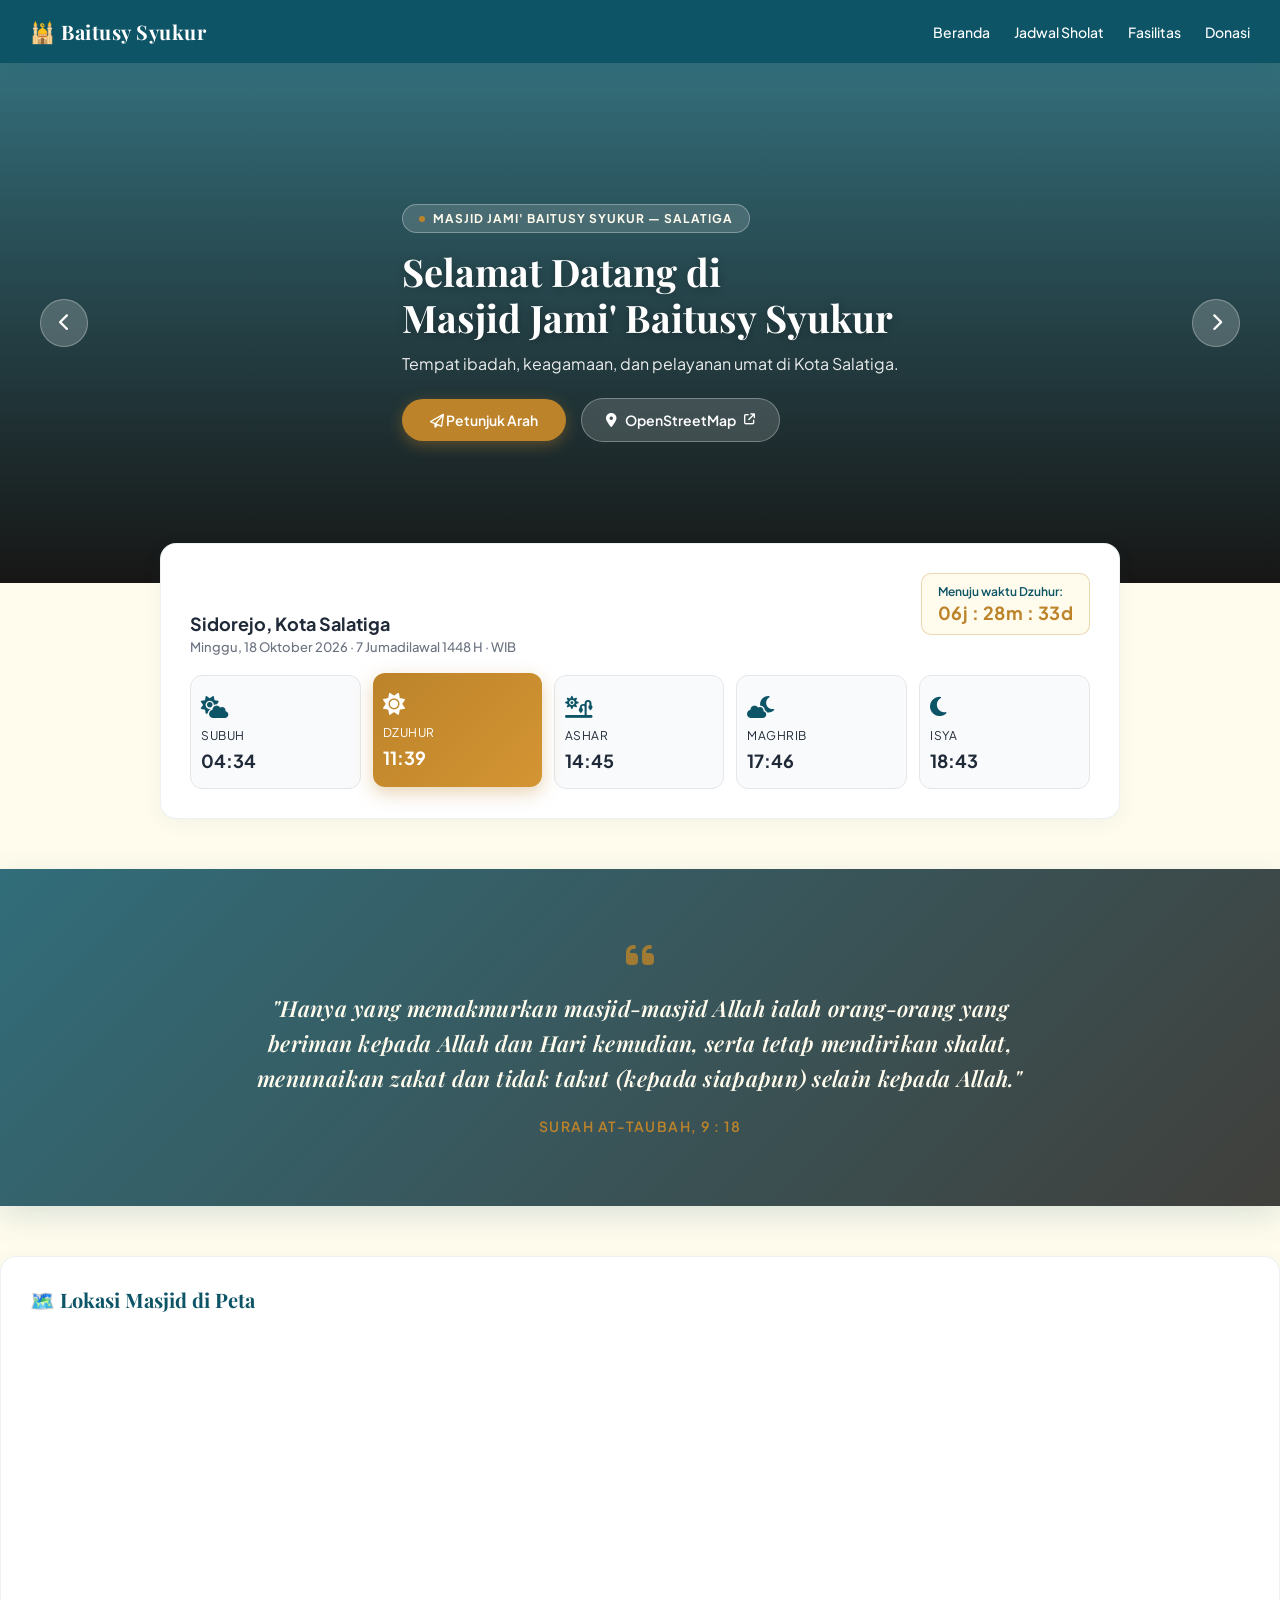
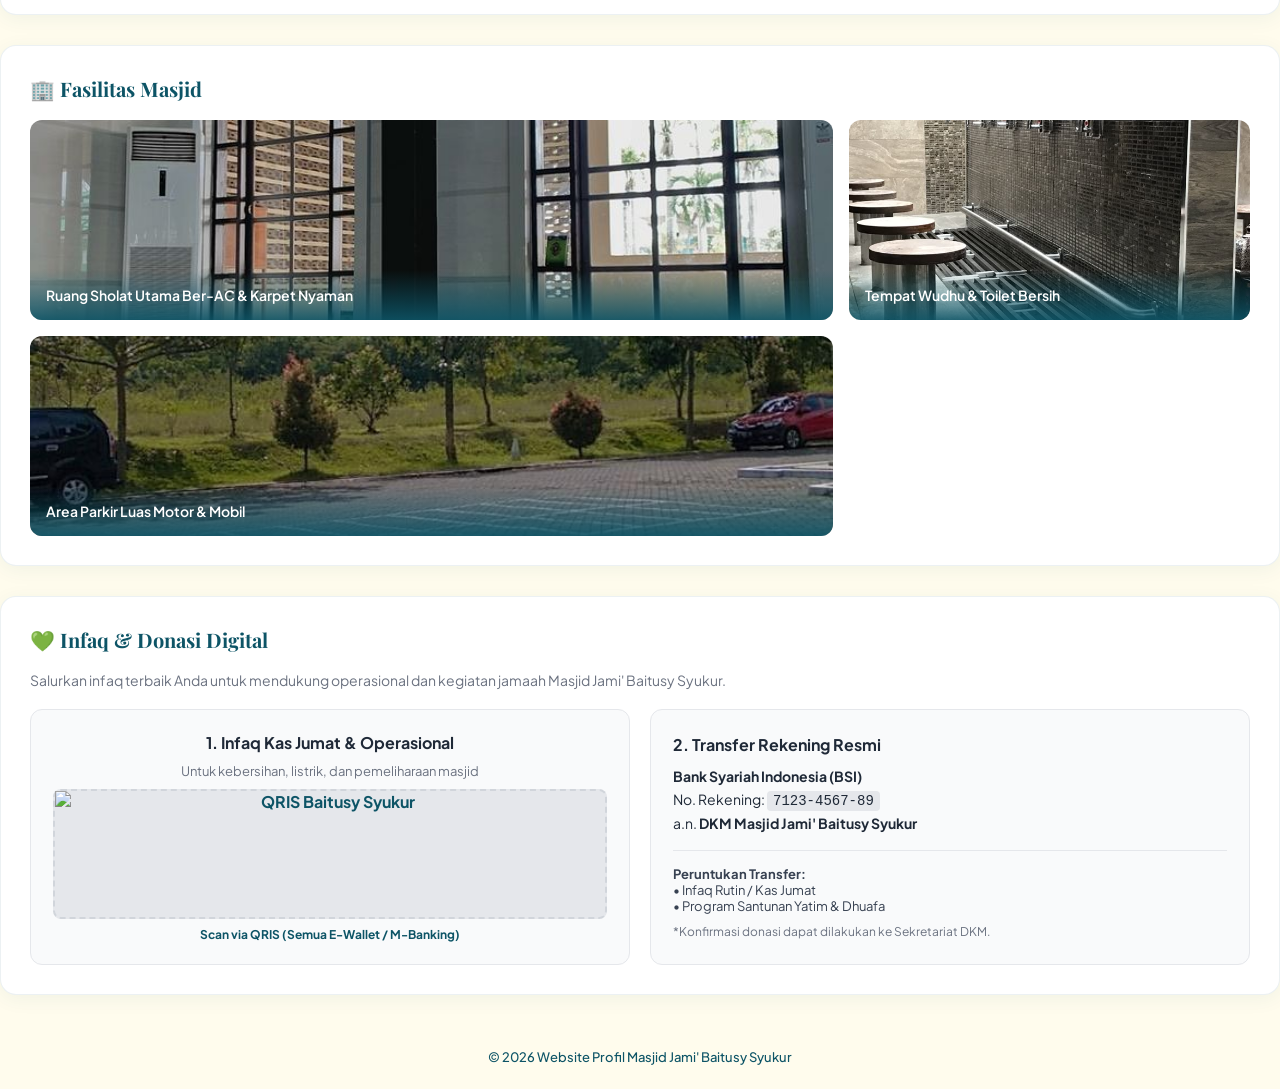
==== index.html @ af1ae858 "proses halaman-part3" ====
<!DOCTYPE html>
<html lang="id">
<head>
    <meta charset="UTF-8">
    <meta name="viewport" content="width=device-width, initial-scale=1.0">
    <title>Masjid Jami' Baitusy Syukur - Portal Digital</title>
    
    <!-- Google Fonts -->
    <link href="https://fonts.googleapis.com/css2?family=Playfair+Display:wght@600;700&family=Plus+Jakarta+Sans:wght@400;500;600;700&display=swap" rel="stylesheet">
    <link rel="stylesheet" href="https://cdnjs.cloudflare.com/ajax/libs/font-awesome/6.4.0/css/all.min.css">
    <link rel="stylesheet" href="style.css">
</head>
<body>

    <!-- Navbar -->
    <nav>
        <div class="logo">🕌 Baitusy Syukur</div>
        <ul>
            <li><a href="#beranda">Beranda</a></li>
            <li><a href="#jadwal">Jadwal Sholat</a></li>
            <li><a href="#fasilitas">Fasilitas</a></li>
            <li><a href="#donasi">Donasi</a></li>
        </ul>
    </nav>

    <!-- Hero Section / Slider Image -->
<div class="hero-slider">
    <!-- Tombol Panah Kiri (Glassmorphism) -->
    <button class="slider-btn prev-btn" id="prevBtn">
        <i class="fa-solid fa-chevron-left"></i>
    </button>

    <!-- Konten Teks Hero (Glassmorphism Badge & Layout) -->
    <div class="hero-content">
        <!-- Badge Kapsul Khas Masjid Raya An-Nur -->
        <div class="hero-badge">
            <span class="badge-dot"></span>
            MASJID JAMI' BAITUSY SYUKUR — SALATIGA
        </div>

        <h1>Selamat Datang di<br>Masjid Jami' Baitusy Syukur</h1>
        <p>Tempat ibadah, keagamaan, dan pelayanan umat di Kota Salatiga.</p>

        <div class="hero-buttons">
    <!-- Tombol Petunjuk Arah (Pulsing / Hijau Teal) -->
    <a href="https://maps.app.goo.gl/FBtiAU62R8mLVUts8?g_st=aw" target="_blank" class="btn-pulse">
        <i class="fa-regular fa-paper-plane"></i> Petunjuk Arah
    </a>

    <!-- Tombol OpenStreetMap (Glassmorphism Transparan) -->
    <a href="https://www.openstreetmap.org/export/embed?bbox=110.47513335943223%2C-7.30854346816025%2C110.47764390707019%2C-7.306840797800975&amp;layer=mapnik" target="_blank" class="btn-glass">
        <i class="fa-solid fa-location-dot"></i> OpenStreetMap <i class="fa-solid fa-arrow-up-right-from-square" style="font-size: 11px;"></i>
    </a>
</div>

    </div>

    <!-- Tombol Panah Kanan (Glassmorphism) -->
    <button class="slider-btn next-btn" id="nextBtn">
        <i class="fa-solid fa-chevron-right"></i>
    </button>

    <!-- Indicator Dots Slider -->
    <div class="slider-dots">
        <span class="dot active"></span>
        <span class="dot"></span>
        <span class="dot"></span>
    </div>
</div>

    <div class="container">
        <!-- Jadwal Sholat Horizontal Interaktif -->
        <!-- Jadwal Sholat Horizontal Interaktif -->
            <div class="jadwal-box" id="jadwal">
                
                <!-- Header Informasi Lokasi, Tanggal & Countdown -->
                <div class="jadwal-header">
                    <!-- Informasi Lokasi & Tanggal (Sesuai Referensi Gambar) -->
                    <div class="info-lokasi">
                        <h4>Sidorejo, Kota Salatiga</h4>
                        <p>Minggu, 18 Oktober 2026 · 7 Jumadilawal 1448 H · WIB</p>
                    </div>

                    <!-- Box Countdown Rata Kiri & Font Biasa -->
                    <div class="countdown-wrapper">
                        <span id="next-prayer-title">Menuju waktu Sholat berikutnya:</span>
                        <div id="countdown-timer">00j : 00m : 00d</div>
                    </div>
                </div>

                <!-- Barisan Kartu Sholat -->
                <div class="jadwal-row">
                    <div class="jadwal-card" id="card-subuh">
                        <div class="prayer-icon"><i class="fa-solid fa-cloud-sun"></i></div>
                        <span>SUBUH</span>
                        <strong>04:34</strong>
                    </div>
                    <div class="jadwal-card active" id="card-dzuhur">
                        <div class="prayer-icon"><i class="fa-solid fa-sun"></i></div>
                        <span>DZUHUR</span>
                        <strong>11:39</strong>
                    </div>
                    <div class="jadwal-card" id="card-ashar">
                        <div class="prayer-icon"><i class="fa-solid fa-sun-plant-wilt"></i></div>
                        <span>ASHAR</span>
                        <strong>14:45</strong>
                    </div>
                    <div class="jadwal-card" id="card-maghrib">
                        <div class="prayer-icon"><i class="fa-solid fa-cloud-moon"></i></div>
                        <span>MAGHRIB</span>
                        <strong>17:46</strong>
                    </div>
                    <div class="jadwal-card" id="card-isya">
                        <div class="prayer-icon"><i class="fa-solid fa-moon"></i></div>
                        <span>ISYA</span>
                        <strong>18:43</strong>
                    </div>
                </div>
            </div>
        </div>

        <!-- Quote Banner Section (Kutipan Al-Qur'an) -->
        <section class="quran-quote-section">
            <div class="quote-overlay">
                <div class="quote-content">
                    <i class="fa-solid fa-quote-left quote-icon"></i>
                    <p class="quote-text">
                        "Hanya yang memakmurkan masjid-masjid Allah ialah orang-orang yang beriman kepada Allah dan Hari kemudian, serta tetap mendirikan shalat, menunaikan zakat dan tidak takut (kepada siapapun) selain kepada Allah."
                    </p>
                    <span class="quote-source">Surah At-Taubah, 9 : 18</span>
                </div>
            </div>
        </section>

        <!-- Peta Lokasi OpenStreetMap -->
        <div class="section-box">
            <h3>🗺️ Lokasi Masjid di Peta</h3>
            <iframe width="100%" height="250" src="https://www.openstreetmap.org/export/embed?bbox=110.47513335943223%2C-7.30854346816025%2C110.47764390707019%2C-7.306840797800975&amp;layer=mapnik" style="border:0; border-radius: 8px;"></iframe>
        </div>
            <div class="section-box" id="fasilitas">
                <h3>🏢 Fasilitas Masjid</h3>
                <div class="bento-grid">
                <!-- Fasilitas 1 -->
                <div class="bento-item">
                    <img src="foto_fasilitas/Contoh_DalamMasjid.jpg" alt="Ruang Utama">
                    <div class="bento-overlay">Ruang Sholat Utama Ber-AC & Karpet Nyaman</div>
                </div>

                <!-- Fasilitas 2 -->
                <div class="bento-item">
                    <img src="foto_fasilitas/Contoh_Wudhu.jpg" alt="Tempat Wudhu">
                    <div class="bento-overlay">Tempat Wudhu & Toilet Bersih</div>
                </div>

                <!-- Fasilitas 3 -->
                <div class="bento-item">
                    <img src="foto_fasilitas/Contoh_Parkiran.jpg" alt="Area Parkir">
                    <div class="bento-overlay">Area Parkir Luas Motor & Mobil</div>
                </div>
            </div>
        </div>

        <!-- Donasi Digital -->
<div class="section-box" id="donasi">
    <h3>💚 Infaq & Donasi Digital</h3>
    <p style="font-size: 14px; color: #6b7280; margin-bottom: 20px;">
        Salurkan infaq terbaik Anda untuk mendukung operasional dan kegiatan jamaah Masjid Jami' Baitusy Syukur.
    </p>

    <!-- Pilihan Kategori Donasi -->
    <div class="donasi-row">
        
        <!-- Kolom 1: QRIS / Infaq Operasional & Kas Jumat -->
        <div class="donasi-card">
            <h4>1. Infaq Kas Jumat & Operasional</h4>
            <p class="donasi-subtext">Untuk kebersihan, listrik, dan pemeliharaan masjid</p>
            <div class="qris-placeholder">
                <img src="foto_fasilitas/qris-masjid.png" alt="QRIS Baitusy Syukur" style="width: 100%; height: 100%; object-fit: contain;">
            </div>
            <span style="font-size: 12px; color: #0D5466; font-weight: bold; margin-top: 8px; display: block;">
                Scan via QRIS (Semua E-Wallet / M-Banking)
            </span>
        </div>

        <!-- Kolom 2: Rekening Transfer -->
        <div class="donasi-card text-left">
            <h4>2. Transfer Rekening Resmi</h4>
            <p class="bank-info">
                <strong>Bank Syariah Indonesia (BSI)</strong><br>
                No. Rekening: <code style="background: #e5e7eb; padding: 2px 6px; border-radius: 4px;">7123-4567-89</code><br>
                a.n. <strong>DKM Masjid Jami' Baitusy Syukur</strong>
            </p>
            <hr style="margin: 15px 0; border: none; border-top: 1px solid #e5e7eb;">
            <p style="font-size: 13px; color: #374151;">
                <strong>Peruntukan Transfer:</strong><br>
                • Infaq Rutin / Kas Jumat<br>
                • Program Santunan Yatim & Dhuafa
            </p>
            <p style="font-size: 12px; color: #6b7280; margin-top: 10px;">
                *Konfirmasi donasi dapat dilakukan ke Sekretariat DKM.
            </p>
        </div>

    </div>
</div>

    </div>

    <footer>
        <p>© 2026 Website Profil Masjid Jami' Baitusy Syukur</p>
    </footer>

    <!-- Hubungkan ke File JavaScript External -->
    <script src="script.js"></script>
</body>
</html>
---- style.css ----
/* CSS Reset & Variable Warna */
:root {
    --primary-teal: #0D5466;   /* Warna Utama (Navbar, Header) */
    --accent-gold: #BC832A;    /* Warna Aksen/Highlight (Kartu Aktif, Tombol) */
    --bg-cream: #FFFCED;       /* Warna Latar Belakang Website */
    --text-dark: #1F2937;
}

* {
    margin: 0;
    padding: 0;
    box-sizing: border-box;
}

body {
    background-color: var(--bg-cream);
    color: var(--text-dark);
    font-family: 'Plus Jakarta Sans', sans-serif;
}

/* Judul-judul menggunakan Font Serif agar Elegan */
h1, h2, h3, .logo {
    font-family: 'Playfair Display', serif;
}

/* Navbar */
nav {
    background-color: var(--primary-teal);
    color: white;
    padding: 18px 30px;
    display: flex;
    justify-content: space-between;
    align-items: center;
    position: sticky;
    top: 0;
    z-index: 1000;
    box-shadow: 0 4px 12px rgba(13, 84, 102, 0.15);
}

nav .logo {
    font-weight: 700;
    font-size: 20px;
    letter-spacing: 0.5px;
}

nav ul {
    display: flex;
    list-style: none;
    gap: 24px;
}

nav ul li a {
    color: white;
    text-decoration: none;
    font-weight: 500;
    font-size: 14px;
    transition: color 0.3s;
}

nav ul li a:hover {
    color: var(--accent-gold);
}

/* Hero Slider Container */
.hero-slider {
    position: relative;
    height: 520px;
    display: flex;
    align-items: center;
    justify-content: space-between;
    padding: 0 40px;
    background-size: cover;
    background-position: center;
    transition: background-image 0.6s ease-in-out;
    color: white;
}

/* Overlay Gelap Ciamik */
.hero-slider::before {
    content: '';
    position: absolute;
    top: 0; left: 0; right: 0; bottom: 0;
    background: linear-gradient(180deg, rgba(13, 84, 102, 0.6) 0%, rgba(0, 0, 0, 0.7) 100%);
    z-index: 1;
}

/* Konten Teks di Atas Overlay */
.hero-content {
    position: relative;
    z-index: 2;
    max-width: 700px;
    text-align: left;
    margin-left: 20px;
}

/* Badge Kapsul Glassmorphism (Khas Referensi Gambar) */
.hero-badge {
    display: inline-flex;
    align-items: center;
    gap: 8px;
    background: rgba(255, 255, 255, 0.15);
    backdrop-filter: blur(10px);
    -webkit-backdrop-filter: blur(10px);
    border: 1px solid rgba(255, 255, 255, 0.3);
    padding: 6px 16px;
    border-radius: 30px;
    font-size: 12px;
    font-weight: 700;
    letter-spacing: 1px;
    color: var(--bg-cream);
    margin-bottom: 16px;
}

.badge-dot {
    width: 6px;
    height: 6px;
    background-color: var(--accent-gold);
    border-radius: 50%;
}

.hero-content h1 {
    font-size: 38px;
    line-height: 1.2;
    font-weight: 700;
    margin-bottom: 12px;
    text-shadow: 0 2px 10px rgba(0,0,0,0.3);
}

.hero-content p {
    font-size: 16px;
    margin-bottom: 24px;
    opacity: 0.9;
    max-width: 550px;
}

.hero-buttons {
    display: flex;
    gap: 15px;
    align-items: center;
}

/* Tombol Transparan Glassmorphism */
.btn-glass {
    display: inline-flex;
    align-items: center;
    gap: 8px;
    background: rgba(255, 255, 255, 0.15);
    backdrop-filter: blur(8px);
    border: 1px solid rgba(255, 255, 255, 0.3);
    color: white;
    padding: 12px 24px;
    text-decoration: none;
    font-weight: 600;
    font-size: 14px;
    border-radius: 30px;
    transition: all 0.3s;
}

.btn-glass:hover {
    background: rgba(255, 255, 255, 0.3);
}

/* Tombol Panah Kanan Kiri Glassmorphism (Khas Referensi Gambar 2) */
.slider-btn {
    position: relative;
    z-index: 2;
    width: 48px;
    height: 48px;
    border-radius: 50%;
    background: rgba(255, 255, 255, 0.2);
    backdrop-filter: blur(10px);
    -webkit-backdrop-filter: blur(10px);
    border: 1px solid rgba(255, 255, 255, 0.3);
    color: white;
    font-size: 18px;
    cursor: pointer;
    display: flex;
    align-items: center;
    justify-content: center;
    transition: all 0.3s;
}

.slider-btn:hover {
    background: rgba(255, 255, 255, 0.4);
    transform: scale(1.1);
}

/* Dots Indicator */
.slider-dots {
    position: absolute;
    bottom: 20px;
    left: 50%;
    transform: translateX(-50%);
    z-index: 2;
    display: flex;
    gap: 8px;
}

.dot {
    width: 10px;
    height: 10px;
    border-radius: 50%;
    background: rgba(255, 255, 255, 0.4);
    cursor: pointer;
    transition: all 0.3s;
}

.dot.active {
    width: 28px;
    border-radius: 10px;
    background: var(--accent-gold);
}

/* Pulsing Button dengan Warna Emas (Accent Gold) */
.btn-pulse {
    display: inline-block;
    background-color: var(--accent-gold);
    color: white;
    padding: 12px 28px;
    text-decoration: none;
    font-weight: 600;
    font-size: 14px;
    border-radius: 30px;
    box-shadow: 0 4px 15px rgba(188, 131, 42, 0.4);
    animation: pulse-animation 2s infinite;
    transition: background-color 0.3s;
}

@keyframes pulse-animation {
    0% { transform: scale(1); box-shadow: 0 0 0 0 rgba(188, 131, 42, 0.6); }
    70% { transform: scale(1.03); box-shadow: 0 0 0 14px rgba(188, 131, 42, 0); }
    100% { transform: scale(1); box-shadow: 0 0 0 0 rgba(188, 131, 42, 0); }
}

.btn-pulse:hover {
    background-color: #a06e22;
    animation: none;
}

/* Container */
.container {
    max-width: 1000px;
    margin: -40px auto 40px auto;
    padding: 0 20px;
    position: relative;
    z-index: 10;
}

/* Section Box General */
.section-box, .jadwal-box {
    background: white;
    padding: 29px;
    border-radius: 16px;
    box-shadow: 0 4px 20px rgba(13, 84, 102, 0.06);
    margin-bottom: 30px;
    border: 1px solid rgba(13, 84, 102, 0.08);
}

.section-box h3, .jadwal-box h3 {
    margin-bottom: 18px;
    font-size: 20px;
    color: var(--primary-teal);
}

.jadwal-box {
    text-align: left;
}

.jadwal-row {
    display: flex;
    justify-content: space-between;
    gap: 12px;
}

.jadwal-card {
    flex: 1;
    background-color: #F9FAFB;
    padding: 16px 10px;
    border-radius: 12px;
    border: 1px solid #E5E7EB;
    transition: transform 0.2s;
}

/* Kartu Salat Aktif (Warna Emas Mewah) */
.jadwal-card.active {
    background: linear-gradient(135deg, var(--accent-gold), #d49533);
    color: white;
    border: none;
    box-shadow: 0 6px 18px rgba(188, 131, 42, 0.35);
    transform: translateY(-2px);
}

.jadwal-card span {
    font-size: 12px;
    display: block;
    margin-bottom: 6px;
    letter-spacing: 0.5px;
}

.jadwal-card strong {
    font-size: 18px;
    font-weight: 700;
}

/* Tampilan Hitung Mundur (Countdown Box) */
.countdown-wrapper {
    background-color: var(--bg-cream);
    padding: 12px 20px;
    border-radius: 10px;
    margin-bottom: 20px;
    display: inline-block;
    border: 1px solid rgba(188, 131, 42, 0.3);
}

#next-prayer-title {
    font-size: 13px;
    color: var(--primary-teal);
    font-weight: 500;
    display: block;
    margin-bottom: 4px;
}

#countdown-timer {
    font-family: 'Playfair Display', serif;
    font-size: 22px;
    font-weight: 700;
    color: var(--accent-gold);
    letter-spacing: 1px;
}

/* Styling Ikon Sholat */
.prayer-icon {
    font-size: 22px;
    margin-bottom: 8px;
    color: var(--primary-teal);
    transition: color 0.3s;
}

.jadwal-card.active .prayer-icon {
    color: white; /* Ikon jadi putih saat kartu aktif */
}

.jadwal-header {
    display: flex;
    justify-content: space-between;
    align-items: flex-end;
    margin-bottom: 20px;
    gap: 15px;
    flex-wrap: wrap; /* Agar responsif saat di layar HP */
}

/* Quran Quote Banner Section */
.quran-quote-section {
    position: relative;
    /* Ganti 'images/quran-bg.jpg' jika kamu memakai file gambar tersendiri */
    background: url('https://images.unsplash.com/photo-1609599006353-e629aaabfeae?q=80&w=1600&auto=format&fit=crop') center/cover no-repeat fixed;
    margin: 50px 0;
    border-radius: 0px;
    overflow: hidden;
    box-shadow: 0 10px 30px rgba(13, 84, 102, 0.15);
}

.quote-overlay {
    background: linear-gradient(135deg, rgba(13, 84, 102, 0.85), rgba(0, 0, 0, 0.75));
    padding: 70px 30px;
    text-align: center;
    color: white;
    display: flex;
    justify-content: center;
    align-items: center;
}

.quote-content {
    max-width: 800px;
}

.quote-icon {
    font-size: 32px;
    color: var(--accent-gold);
    margin-bottom: 20px;
    opacity: 0.8;
}

.quote-text {
    font-family: 'Playfair Display', serif;
    font-size: 22px;
    line-height: 1.6;
    font-style: italic;
    font-weight: 600;
    color: var(--bg-cream);
    margin-bottom: 18px;
    letter-spacing: 0.3px;
}

.quote-source {
    font-family: 'Plus Jakarta Sans', sans-serif;
    font-size: 14px;
    font-weight: 600;
    color: var(--accent-gold);
    letter-spacing: 1.5px;
    text-transform: uppercase;
}

/* Informasi Lokasi & Tanggal di Pojok Atas */
.info-lokasi h4 {
    font-family: 'Plus Jakarta Sans', sans-serif; /* Font biasa/bersih */
    font-size: 18px;
    font-weight: 700;
    color: var(--text-dark);
    margin-bottom: 4px;
}

.info-lokasi p {
    font-size: 13px;
    color: #6B7280;
    font-weight: 500;
}

/* Countdown Rata Kiri & Font Biasa */
.countdown-wrapper {
    background-color: var(--bg-cream);
    padding: 10px 16px;
    border-radius: 10px;
    border: 1px solid rgba(188, 131, 42, 0.3);
    text-align: left; /* Countdown rata kiri */
}

#next-prayer-title {
    font-size: 12px;
    color: var(--primary-teal);
    font-weight: 600;
    display: block;
    margin-bottom: 2px;
}

#countdown-timer {
    font-family: 'Plus Jakarta Sans', sans-serif; /* Menggunakan Font Sans biasa */
    font-size: 18px;
    font-weight: 700;
    color: var(--accent-gold);
    letter-spacing: 0.5px;
}

/* Bento Grid Fasilitas */
.bento-grid {
    display: grid;
    grid-template-columns: 2fr 1fr;
    gap: 16px;
}

.bento-item {
    background: #E5E7EB;
    border-radius: 12px;
    overflow: hidden;
    position: relative;
    height: 200px;
}

.bento-item img {
    width: 100%;
    height: 100%;
    object-fit: cover;
}

.bento-overlay {
    position: absolute;
    bottom: 0;
    left: 0;
    right: 0;
    background: linear-gradient(transparent, rgba(13, 84, 102, 0.9));
    color: white;
    padding: 16px;
    font-size: 14px;
    font-weight: 600;
}

/* Donasi Section */
.donasi-row {
    display: grid;
    grid-template-columns: 1fr 1fr;
    gap: 20px;
}

.donasi-card {
    background: #F9FAFB;
    padding: 22px;
    border-radius: 12px;
    border: 1px solid #E5E7EB;
    text-align: center;
}

.donasi-card.text-left {
    text-align: left;
    display: flex;
    flex-direction: column;
    justify-content: center;
}

.donasi-subtext {
    font-size: 13px;
    color: #6B7280;
    margin: 10px 0;
}

.qris-placeholder {
    background: #E5E7EB;
    height: 130px;
    display: flex;
    align-items: center;
    justify-content: center;
    border-radius: 8px;
    font-weight: bold;
    color: var(--primary-teal);
    border: 2px dashed #D1D5DB;
}

.bank-info {
    font-size: 14px;
    margin-top: 10px;
    line-height: 1.6;
}

footer {
    text-align: center;
    padding: 24px;
    color: var(--primary-teal);
    font-size: 13px;
    font-weight: 500;
}
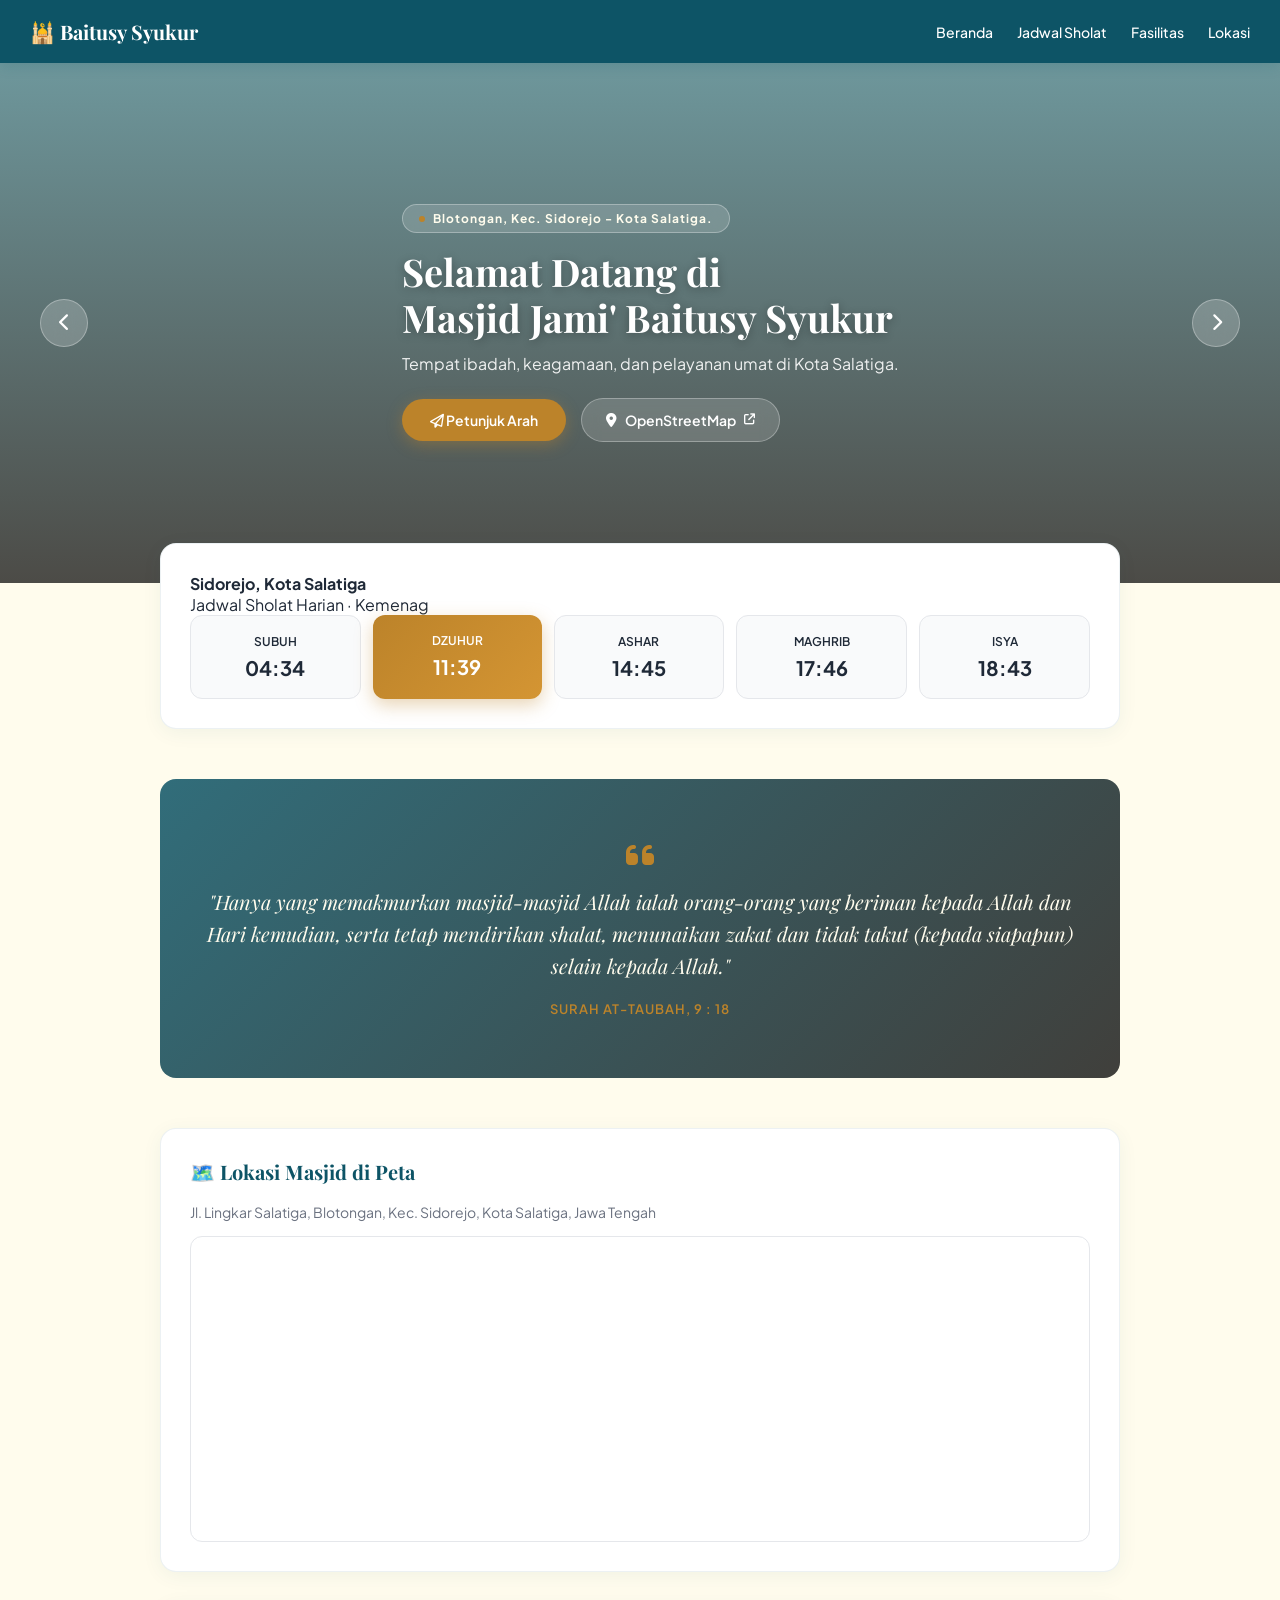
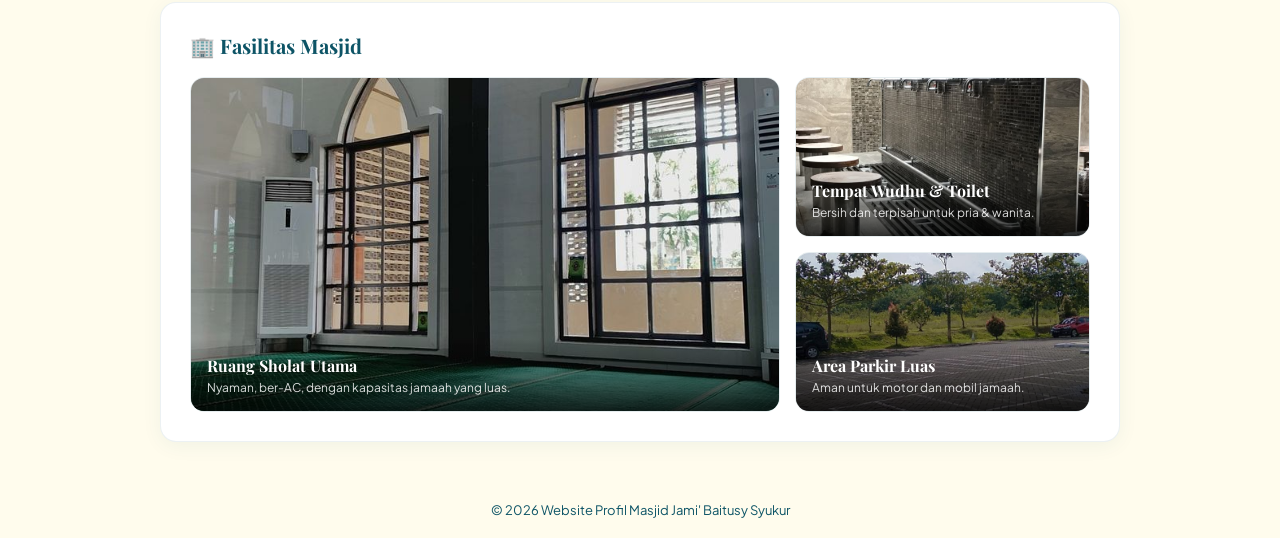
==== commit a24af47c: "Draft awal - HTML dan CSS Profil Majid" ====
--- a/index.html
+++ b/index.html
@@ -5,7 +5,7 @@
     <meta name="viewport" content="width=device-width, initial-scale=1.0">
     <title>Masjid Jami' Baitusy Syukur - Portal Digital</title>
     
-    <!-- Google Fonts -->
+    <!-- Google Fonts & Font Awesome -->
     <link href="https://fonts.googleapis.com/css2?family=Playfair+Display:wght@600;700&family=Plus+Jakarta+Sans:wght@400;500;600;700&display=swap" rel="stylesheet">
     <link rel="stylesheet" href="https://cdnjs.cloudflare.com/ajax/libs/font-awesome/6.4.0/css/all.min.css">
     <link rel="stylesheet" href="style.css">
@@ -19,102 +19,80 @@
             <li><a href="#beranda">Beranda</a></li>
             <li><a href="#jadwal">Jadwal Sholat</a></li>
             <li><a href="#fasilitas">Fasilitas</a></li>
-            <li><a href="#donasi">Donasi</a></li>
+            <li><a href="#lokasi">Lokasi</a></li>
         </ul>
     </nav>
 
     <!-- Hero Section / Slider Image -->
-<div class="hero-slider">
-    <!-- Tombol Panah Kiri (Glassmorphism) -->
-    <button class="slider-btn prev-btn" id="prevBtn">
-        <i class="fa-solid fa-chevron-left"></i>
-    </button>
+    <div class="hero-slider" id="beranda">
+        <!-- Tombol Panah Kiri -->
+        <button class="slider-btn prev-btn" id="prevBtn">
+            <i class="fa-solid fa-chevron-left"></i>
+        </button>
 
-    <!-- Konten Teks Hero (Glassmorphism Badge & Layout) -->
-    <div class="hero-content">
-        <!-- Badge Kapsul Khas Masjid Raya An-Nur -->
-        <div class="hero-badge">
-            <span class="badge-dot"></span>
-            MASJID JAMI' BAITUSY SYUKUR — SALATIGA
+        <!-- Konten Teks Hero -->
+        <div class="hero-content">
+            <div class="hero-badge">
+                <span class="badge-dot"></span>
+                Blotongan, Kec. Sidorejo - Kota Salatiga.
+            </div>
+
+            <h1>Selamat Datang di<br>Masjid Jami' Baitusy Syukur</h1>
+            <p>Tempat ibadah, keagamaan, dan pelayanan umat di Kota Salatiga.</p>
+
+            <div class="hero-buttons">
+                <a href="https://maps.app.goo.gl/FBtiAU62R8mLVUts8?g_st=aw" target="_blank" class="btn-pulse">
+                    <i class="fa-regular fa-paper-plane"></i> Petunjuk Arah
+                </a>
+                <a href="https://www.openstreetmap.org/export/embed?bbox=110.47513335943223%2C-7.30854346816025%2C110.47764390707019%2C-7.306840797800975&amp;layer=mapnik" target="_blank" class="btn-glass">
+                    <i class="fa-solid fa-location-dot"></i> OpenStreetMap <i class="fa-solid fa-arrow-up-right-from-square" style="font-size: 11px;"></i>
+                </a>
+            </div>
         </div>
 
-        <h1>Selamat Datang di<br>Masjid Jami' Baitusy Syukur</h1>
-        <p>Tempat ibadah, keagamaan, dan pelayanan umat di Kota Salatiga.</p>
+        <!-- Tombol Panah Kanan -->
+        <button class="slider-btn next-btn" id="nextBtn">
+            <i class="fa-solid fa-chevron-right"></i>
+        </button>
 
-        <div class="hero-buttons">
-    <!-- Tombol Petunjuk Arah (Pulsing / Hijau Teal) -->
-    <a href="https://maps.app.goo.gl/FBtiAU62R8mLVUts8?g_st=aw" target="_blank" class="btn-pulse">
-        <i class="fa-regular fa-paper-plane"></i> Petunjuk Arah
-    </a>
-
-    <!-- Tombol OpenStreetMap (Glassmorphism Transparan) -->
-    <a href="https://www.openstreetmap.org/export/embed?bbox=110.47513335943223%2C-7.30854346816025%2C110.47764390707019%2C-7.306840797800975&amp;layer=mapnik" target="_blank" class="btn-glass">
-        <i class="fa-solid fa-location-dot"></i> OpenStreetMap <i class="fa-solid fa-arrow-up-right-from-square" style="font-size: 11px;"></i>
-    </a>
-</div>
-
+        <!-- Indicator Dots Slider -->
+        <div class="slider-dots">
+            <span class="dot active"></span>
+            <span class="dot"></span>
+            <span class="dot"></span>
+        </div>
     </div>
 
-    <!-- Tombol Panah Kanan (Glassmorphism) -->
-    <button class="slider-btn next-btn" id="nextBtn">
-        <i class="fa-solid fa-chevron-right"></i>
-    </button>
+    <div class="container">
+        <!-- Jadwal Sholat Horizontal (Statis Bersih Tanpa Ikon) -->
+        <div class="jadwal-box" id="jadwal">
+            <div class="jadwal-header">
+                <div class="info-lokasi">
+                    <h4>Sidorejo, Kota Salatiga</h4>
+                    <p>Jadwal Sholat Harian · Kemenag</p>
+                </div>
+            </div>
 
-    <!-- Indicator Dots Slider -->
-    <div class="slider-dots">
-        <span class="dot active"></span>
-        <span class="dot"></span>
-        <span class="dot"></span>
-    </div>
-</div>
-
-    <div class="container">
-        <!-- Jadwal Sholat Horizontal Interaktif -->
-        <!-- Jadwal Sholat Horizontal Interaktif -->
-            <div class="jadwal-box" id="jadwal">
-                
-                <!-- Header Informasi Lokasi, Tanggal & Countdown -->
-                <div class="jadwal-header">
-                    <!-- Informasi Lokasi & Tanggal (Sesuai Referensi Gambar) -->
-                    <div class="info-lokasi">
-                        <h4>Sidorejo, Kota Salatiga</h4>
-                        <p>Minggu, 18 Oktober 2026 · 7 Jumadilawal 1448 H · WIB</p>
-                    </div>
-
-                    <!-- Box Countdown Rata Kiri & Font Biasa -->
-                    <div class="countdown-wrapper">
-                        <span id="next-prayer-title">Menuju waktu Sholat berikutnya:</span>
-                        <div id="countdown-timer">00j : 00m : 00d</div>
-                    </div>
+            <div class="jadwal-row">
+                <div class="jadwal-card">
+                    <span>SUBUH</span>
+                    <strong>04:34</strong>
                 </div>
-
-                <!-- Barisan Kartu Sholat -->
-                <div class="jadwal-row">
-                    <div class="jadwal-card" id="card-subuh">
-                        <div class="prayer-icon"><i class="fa-solid fa-cloud-sun"></i></div>
-                        <span>SUBUH</span>
-                        <strong>04:34</strong>
-                    </div>
-                    <div class="jadwal-card active" id="card-dzuhur">
-                        <div class="prayer-icon"><i class="fa-solid fa-sun"></i></div>
-                        <span>DZUHUR</span>
-                        <strong>11:39</strong>
-                    </div>
-                    <div class="jadwal-card" id="card-ashar">
-                        <div class="prayer-icon"><i class="fa-solid fa-sun-plant-wilt"></i></div>
-                        <span>ASHAR</span>
-                        <strong>14:45</strong>
-                    </div>
-                    <div class="jadwal-card" id="card-maghrib">
-                        <div class="prayer-icon"><i class="fa-solid fa-cloud-moon"></i></div>
-                        <span>MAGHRIB</span>
-                        <strong>17:46</strong>
-                    </div>
-                    <div class="jadwal-card" id="card-isya">
-                        <div class="prayer-icon"><i class="fa-solid fa-moon"></i></div>
-                        <span>ISYA</span>
-                        <strong>18:43</strong>
-                    </div>
+                <div class="jadwal-card active">
+                    <span>DZUHUR</span>
+                    <strong>11:39</strong>
+                </div>
+                <div class="jadwal-card">
+                    <span>ASHAR</span>
+                    <strong>14:45</strong>
+                </div>
+                <div class="jadwal-card">
+                    <span>MAGHRIB</span>
+                    <strong>17:46</strong>
+                </div>
+                <div class="jadwal-card">
+                    <span>ISYA</span>
+                    <strong>18:43</strong>
                 </div>
             </div>
         </div>
@@ -133,84 +111,53 @@
         </section>
 
         <!-- Peta Lokasi OpenStreetMap -->
-        <div class="section-box">
+        <div class="section-box" id="lokasi">
             <h3>🗺️ Lokasi Masjid di Peta</h3>
-            <iframe width="100%" height="250" src="https://www.openstreetmap.org/export/embed?bbox=110.47513335943223%2C-7.30854346816025%2C110.47764390707019%2C-7.306840797800975&amp;layer=mapnik" style="border:0; border-radius: 8px;"></iframe>
+            <p style="font-size: 14px; color: #6B7280; margin-bottom: 15px;">
+                Jl. Lingkar Salatiga, Blotongan, Kec. Sidorejo, Kota Salatiga, Jawa Tengah
+            </p>
+            <div class="map-wrapper">
+                <iframe width="100%" height="300" src="https://www.openstreetmap.org/export/embed?bbox=110.47513335943223%2C-7.30854346816025%2C110.47764390707019%2C-7.306840797800975&amp;layer=mapnik" style="border:0; border-radius: 8px;" allowfullscreen="" loading="lazy"></iframe>
+            </div>
         </div>
-            <div class="section-box" id="fasilitas">
-                <h3>🏢 Fasilitas Masjid</h3>
-                <div class="bento-grid">
-                <!-- Fasilitas 1 -->
-                <div class="bento-item">
-                    <img src="foto_fasilitas/Contoh_DalamMasjid.jpg" alt="Ruang Utama">
-                    <div class="bento-overlay">Ruang Sholat Utama Ber-AC & Karpet Nyaman</div>
+
+        <!-- Section Fasilitas Masjid (Bento Grid Layout) -->
+        <div class="section-box" id="fasilitas">
+            <h3>🏢 Fasilitas Masjid</h3>
+            
+            <div class="bento-grid">
+                <!-- Item Utama (Besar) -->
+                <div class="bento-item main-item">
+                    <img src="foto_fasilitas/Contoh_DalamMasjid.jpg" alt="Ruang Utama Masjid">
+                    <div class="bento-overlay">
+                        <h4>Ruang Sholat Utama</h4>
+                        <p>Nyaman, ber-AC, dengan kapasitas jamaah yang luas.</p>
+                    </div>
                 </div>
 
-                <!-- Fasilitas 2 -->
+                <!-- Item Samping 1 -->
                 <div class="bento-item">
                     <img src="foto_fasilitas/Contoh_Wudhu.jpg" alt="Tempat Wudhu">
-                    <div class="bento-overlay">Tempat Wudhu & Toilet Bersih</div>
+                    <div class="bento-overlay">
+                        <h4>Tempat Wudhu & Toilet</h4>
+                        <p>Bersih dan terpisah untuk pria & wanita.</p>
+                    </div>
                 </div>
 
-                <!-- Fasilitas 3 -->
+                <!-- Item Samping 2 -->
                 <div class="bento-item">
                     <img src="foto_fasilitas/Contoh_Parkiran.jpg" alt="Area Parkir">
-                    <div class="bento-overlay">Area Parkir Luas Motor & Mobil</div>
+                    <div class="bento-overlay">
+                        <h4>Area Parkir Luas</h4>
+                        <p>Aman untuk motor dan mobil jamaah.</p>
+                    </div>
                 </div>
             </div>
         </div>
-
-        <!-- Donasi Digital -->
-<div class="section-box" id="donasi">
-    <h3>💚 Infaq & Donasi Digital</h3>
-    <p style="font-size: 14px; color: #6b7280; margin-bottom: 20px;">
-        Salurkan infaq terbaik Anda untuk mendukung operasional dan kegiatan jamaah Masjid Jami' Baitusy Syukur.
-    </p>
-
-    <!-- Pilihan Kategori Donasi -->
-    <div class="donasi-row">
-        
-        <!-- Kolom 1: QRIS / Infaq Operasional & Kas Jumat -->
-        <div class="donasi-card">
-            <h4>1. Infaq Kas Jumat & Operasional</h4>
-            <p class="donasi-subtext">Untuk kebersihan, listrik, dan pemeliharaan masjid</p>
-            <div class="qris-placeholder">
-                <img src="foto_fasilitas/qris-masjid.png" alt="QRIS Baitusy Syukur" style="width: 100%; height: 100%; object-fit: contain;">
-            </div>
-            <span style="font-size: 12px; color: #0D5466; font-weight: bold; margin-top: 8px; display: block;">
-                Scan via QRIS (Semua E-Wallet / M-Banking)
-            </span>
-        </div>
-
-        <!-- Kolom 2: Rekening Transfer -->
-        <div class="donasi-card text-left">
-            <h4>2. Transfer Rekening Resmi</h4>
-            <p class="bank-info">
-                <strong>Bank Syariah Indonesia (BSI)</strong><br>
-                No. Rekening: <code style="background: #e5e7eb; padding: 2px 6px; border-radius: 4px;">7123-4567-89</code><br>
-                a.n. <strong>DKM Masjid Jami' Baitusy Syukur</strong>
-            </p>
-            <hr style="margin: 15px 0; border: none; border-top: 1px solid #e5e7eb;">
-            <p style="font-size: 13px; color: #374151;">
-                <strong>Peruntukan Transfer:</strong><br>
-                • Infaq Rutin / Kas Jumat<br>
-                • Program Santunan Yatim & Dhuafa
-            </p>
-            <p style="font-size: 12px; color: #6b7280; margin-top: 10px;">
-                *Konfirmasi donasi dapat dilakukan ke Sekretariat DKM.
-            </p>
-        </div>
-
-    </div>
-</div>
-
     </div>
 
     <footer>
         <p>© 2026 Website Profil Masjid Jami' Baitusy Syukur</p>
     </footer>
 
-    <!-- Hubungkan ke File JavaScript External -->
-    <script src="script.js"></script>
-</body>
-</html>+    <!-- Hubungkan
--- a/style.css
+++ b/style.css
@@ -1,7 +1,7 @@
 /* CSS Reset & Variable Warna */
 :root {
     --primary-teal: #0D5466;   /* Warna Utama (Navbar, Header) */
-    --accent-gold: #BC832A;    /* Warna Aksen/Highlight (Kartu Aktif, Tombol) */
+    --accent-gold: #BC832A;    /* Warna Aksen/Highlight */
     --bg-cream: #FFFCED;       /* Warna Latar Belakang Website */
     --text-dark: #1F2937;
 }
@@ -18,7 +18,6 @@
     font-family: 'Plus Jakarta Sans', sans-serif;
 }
 
-/* Judul-judul menggunakan Font Serif agar Elegan */
 h1, h2, h3, .logo {
     font-family: 'Playfair Display', serif;
 }
@@ -40,7 +39,6 @@
 nav .logo {
     font-weight: 700;
     font-size: 20px;
-    letter-spacing: 0.5px;
 }
 
 nav ul {
@@ -75,7 +73,6 @@
     color: white;
 }
 
-/* Overlay Gelap Ciamik */
 .hero-slider::before {
     content: '';
     position: absolute;
@@ -84,7 +81,6 @@
     z-index: 1;
 }
 
-/* Konten Teks di Atas Overlay */
 .hero-content {
     position: relative;
     z-index: 2;
@@ -93,14 +89,12 @@
     margin-left: 20px;
 }
 
-/* Badge Kapsul Glassmorphism (Khas Referensi Gambar) */
 .hero-badge {
     display: inline-flex;
     align-items: center;
     gap: 8px;
     background: rgba(255, 255, 255, 0.15);
     backdrop-filter: blur(10px);
-    -webkit-backdrop-filter: blur(10px);
     border: 1px solid rgba(255, 255, 255, 0.3);
     padding: 6px 16px;
     border-radius: 30px;
@@ -130,7 +124,6 @@
     font-size: 16px;
     margin-bottom: 24px;
     opacity: 0.9;
-    max-width: 550px;
 }
 
 .hero-buttons {
@@ -139,7 +132,6 @@
     align-items: center;
 }
 
-/* Tombol Transparan Glassmorphism */
 .btn-glass {
     display: inline-flex;
     align-items: center;
@@ -160,7 +152,6 @@
     background: rgba(255, 255, 255, 0.3);
 }
 
-/* Tombol Panah Kanan Kiri Glassmorphism (Khas Referensi Gambar 2) */
 .slider-btn {
     position: relative;
     z-index: 2;
@@ -169,7 +160,6 @@
     border-radius: 50%;
     background: rgba(255, 255, 255, 0.2);
     backdrop-filter: blur(10px);
-    -webkit-backdrop-filter: blur(10px);
     border: 1px solid rgba(255, 255, 255, 0.3);
     color: white;
     font-size: 18px;
@@ -185,7 +175,6 @@
     transform: scale(1.1);
 }
 
-/* Dots Indicator */
 .slider-dots {
     position: absolute;
     bottom: 20px;
@@ -211,7 +200,6 @@
     background: var(--accent-gold);
 }
 
-/* Pulsing Button dengan Warna Emas (Accent Gold) */
 .btn-pulse {
     display: inline-block;
     background-color: var(--accent-gold);
@@ -222,22 +210,14 @@
     font-size: 14px;
     border-radius: 30px;
     box-shadow: 0 4px 15px rgba(188, 131, 42, 0.4);
-    animation: pulse-animation 2s infinite;
     transition: background-color 0.3s;
-}
-
-@keyframes pulse-animation {
-    0% { transform: scale(1); box-shadow: 0 0 0 0 rgba(188, 131, 42, 0.6); }
-    70% { transform: scale(1.03); box-shadow: 0 0 0 14px rgba(188, 131, 42, 0); }
-    100% { transform: scale(1); box-shadow: 0 0 0 0 rgba(188, 131, 42, 0); }
 }
 
 .btn-pulse:hover {
     background-color: #a06e22;
-    animation: none;
-}
-
-/* Container */
+}
+
+/* Container & Sections */
 .container {
     max-width: 1000px;
     margin: -40px auto 40px auto;
@@ -246,7 +226,6 @@
     z-index: 10;
 }
 
-/* Section Box General */
 .section-box, .jadwal-box {
     background: white;
     padding: 29px;
@@ -262,10 +241,7 @@
     color: var(--primary-teal);
 }
 
-.jadwal-box {
-    text-align: left;
-}
-
+/* Jadwal Sholat Statis */
 .jadwal-row {
     display: flex;
     justify-content: space-between;
@@ -275,191 +251,98 @@
 .jadwal-card {
     flex: 1;
     background-color: #F9FAFB;
-    padding: 16px 10px;
+    padding: 18px 10px;
     border-radius: 12px;
+    text-align: center;
     border: 1px solid #E5E7EB;
-    transition: transform 0.2s;
-}
-
-/* Kartu Salat Aktif (Warna Emas Mewah) */
+}
+
 .jadwal-card.active {
     background: linear-gradient(135deg, var(--accent-gold), #d49533);
     color: white;
     border: none;
     box-shadow: 0 6px 18px rgba(188, 131, 42, 0.35);
-    transform: translateY(-2px);
 }
 
 .jadwal-card span {
     font-size: 12px;
     display: block;
     margin-bottom: 6px;
-    letter-spacing: 0.5px;
+    font-weight: 600;
 }
 
 .jadwal-card strong {
-    font-size: 18px;
+    font-size: 20px;
     font-weight: 700;
 }
 
-/* Tampilan Hitung Mundur (Countdown Box) */
-.countdown-wrapper {
-    background-color: var(--bg-cream);
-    padding: 12px 20px;
-    border-radius: 10px;
-    margin-bottom: 20px;
-    display: inline-block;
-    border: 1px solid rgba(188, 131, 42, 0.3);
-}
-
-#next-prayer-title {
-    font-size: 13px;
-    color: var(--primary-teal);
-    font-weight: 500;
-    display: block;
-    margin-bottom: 4px;
-}
-
-#countdown-timer {
-    font-family: 'Playfair Display', serif;
-    font-size: 22px;
-    font-weight: 700;
-    color: var(--accent-gold);
-    letter-spacing: 1px;
-}
-
-/* Styling Ikon Sholat */
-.prayer-icon {
-    font-size: 22px;
-    margin-bottom: 8px;
-    color: var(--primary-teal);
-    transition: color 0.3s;
-}
-
-.jadwal-card.active .prayer-icon {
-    color: white; /* Ikon jadi putih saat kartu aktif */
-}
-
-.jadwal-header {
-    display: flex;
-    justify-content: space-between;
-    align-items: flex-end;
-    margin-bottom: 20px;
-    gap: 15px;
-    flex-wrap: wrap; /* Agar responsif saat di layar HP */
-}
-
-/* Quran Quote Banner Section */
+/* Quote Banner */
 .quran-quote-section {
     position: relative;
-    /* Ganti 'images/quran-bg.jpg' jika kamu memakai file gambar tersendiri */
     background: url('https://images.unsplash.com/photo-1609599006353-e629aaabfeae?q=80&w=1600&auto=format&fit=crop') center/cover no-repeat fixed;
     margin: 50px 0;
-    border-radius: 0px;
+    border-radius: 16px;
     overflow: hidden;
-    box-shadow: 0 10px 30px rgba(13, 84, 102, 0.15);
 }
 
 .quote-overlay {
     background: linear-gradient(135deg, rgba(13, 84, 102, 0.85), rgba(0, 0, 0, 0.75));
-    padding: 70px 30px;
+    padding: 60px 30px;
     text-align: center;
     color: white;
-    display: flex;
-    justify-content: center;
-    align-items: center;
-}
-
-.quote-content {
-    max-width: 800px;
 }
 
 .quote-icon {
     font-size: 32px;
     color: var(--accent-gold);
-    margin-bottom: 20px;
-    opacity: 0.8;
+    margin-bottom: 15px;
 }
 
 .quote-text {
     font-family: 'Playfair Display', serif;
-    font-size: 22px;
+    font-size: 20px;
     line-height: 1.6;
     font-style: italic;
-    font-weight: 600;
     color: var(--bg-cream);
-    margin-bottom: 18px;
-    letter-spacing: 0.3px;
+    margin-bottom: 15px;
 }
 
 .quote-source {
-    font-family: 'Plus Jakarta Sans', sans-serif;
-    font-size: 14px;
+    font-size: 13px;
     font-weight: 600;
     color: var(--accent-gold);
-    letter-spacing: 1.5px;
+    letter-spacing: 1px;
     text-transform: uppercase;
 }
 
-/* Informasi Lokasi & Tanggal di Pojok Atas */
-.info-lokasi h4 {
-    font-family: 'Plus Jakarta Sans', sans-serif; /* Font biasa/bersih */
-    font-size: 18px;
-    font-weight: 700;
-    color: var(--text-dark);
-    margin-bottom: 4px;
-}
-
-.info-lokasi p {
-    font-size: 13px;
-    color: #6B7280;
-    font-weight: 500;
-}
-
-/* Countdown Rata Kiri & Font Biasa */
-.countdown-wrapper {
-    background-color: var(--bg-cream);
-    padding: 10px 16px;
-    border-radius: 10px;
-    border: 1px solid rgba(188, 131, 42, 0.3);
-    text-align: left; /* Countdown rata kiri */
-}
-
-#next-prayer-title {
-    font-size: 12px;
-    color: var(--primary-teal);
-    font-weight: 600;
-    display: block;
-    margin-bottom: 2px;
-}
-
-#countdown-timer {
-    font-family: 'Plus Jakarta Sans', sans-serif; /* Menggunakan Font Sans biasa */
-    font-size: 18px;
-    font-weight: 700;
-    color: var(--accent-gold);
-    letter-spacing: 0.5px;
-}
-
-/* Bento Grid Fasilitas */
+/* Bento Grid Layout Fasilitas */
 .bento-grid {
     display: grid;
     grid-template-columns: 2fr 1fr;
-    gap: 16px;
+    grid-template-rows: repeat(2, 160px);
+    gap: 15px;
 }
 
 .bento-item {
-    background: #E5E7EB;
-    border-radius: 12px;
+    position: relative;
+    border-radius: 14px;
     overflow: hidden;
-    position: relative;
-    height: 200px;
+    border: 1px solid rgba(13, 84, 102, 0.1);
+}
+
+.bento-item.main-item {
+    grid-row: span 2;
 }
 
 .bento-item img {
     width: 100%;
     height: 100%;
     object-fit: cover;
+    transition: transform 0.4s ease;
+}
+
+.bento-item:hover img {
+    transform: scale(1.05);
 }
 
 .bento-overlay {
@@ -467,64 +350,50 @@
     bottom: 0;
     left: 0;
     right: 0;
-    background: linear-gradient(transparent, rgba(13, 84, 102, 0.9));
-    color: white;
     padding: 16px;
-    font-size: 14px;
-    font-weight: 600;
-}
-
-/* Donasi Section */
-.donasi-row {
-    display: grid;
-    grid-template-columns: 1fr 1fr;
-    gap: 20px;
-}
-
-.donasi-card {
-    background: #F9FAFB;
-    padding: 22px;
+    background: linear-gradient(0deg, rgba(0, 0, 0, 0.8) 0%, rgba(0, 0, 0, 0) 100%);
+    color: white;
+}
+
+.bento-overlay h4 {
+    font-family: 'Playfair Display', serif;
+    font-size: 16px;
+    margin-bottom: 4px;
+}
+
+.bento-overlay p {
+    font-size: 12px;
+    opacity: 0.85;
+}
+
+/* Peta */
+.map-wrapper {
+    width: 100%;
     border-radius: 12px;
+    overflow: hidden;
     border: 1px solid #E5E7EB;
-    text-align: center;
-}
-
-.donasi-card.text-left {
-    text-align: left;
-    display: flex;
-    flex-direction: column;
-    justify-content: center;
-}
-
-.donasi-subtext {
-    font-size: 13px;
-    color: #6B7280;
-    margin: 10px 0;
-}
-
-.qris-placeholder {
-    background: #E5E7EB;
-    height: 130px;
-    display: flex;
-    align-items: center;
-    justify-content: center;
-    border-radius: 8px;
-    font-weight: bold;
-    color: var(--primary-teal);
-    border: 2px dashed #D1D5DB;
-}
-
-.bank-info {
-    font-size: 14px;
-    margin-top: 10px;
-    line-height: 1.6;
 }
 
 footer {
     text-align: center;
-    padding: 24px;
+    padding: 20px;
     color: var(--primary-teal);
     font-size: 13px;
-    font-weight: 500;
-}
-
+}
+
+@media (max-width: 768px) {
+    .bento-grid {
+        grid-template-columns: 1fr;
+        grid-template-rows: auto;
+    }
+    .bento-item.main-item {
+        grid-row: span 1;
+        height: 200px;
+    }
+    .bento-item {
+        height: 160px;
+    }
+    .jadwal-row {
+        grid-template-columns: 1fr;
+    }
+}
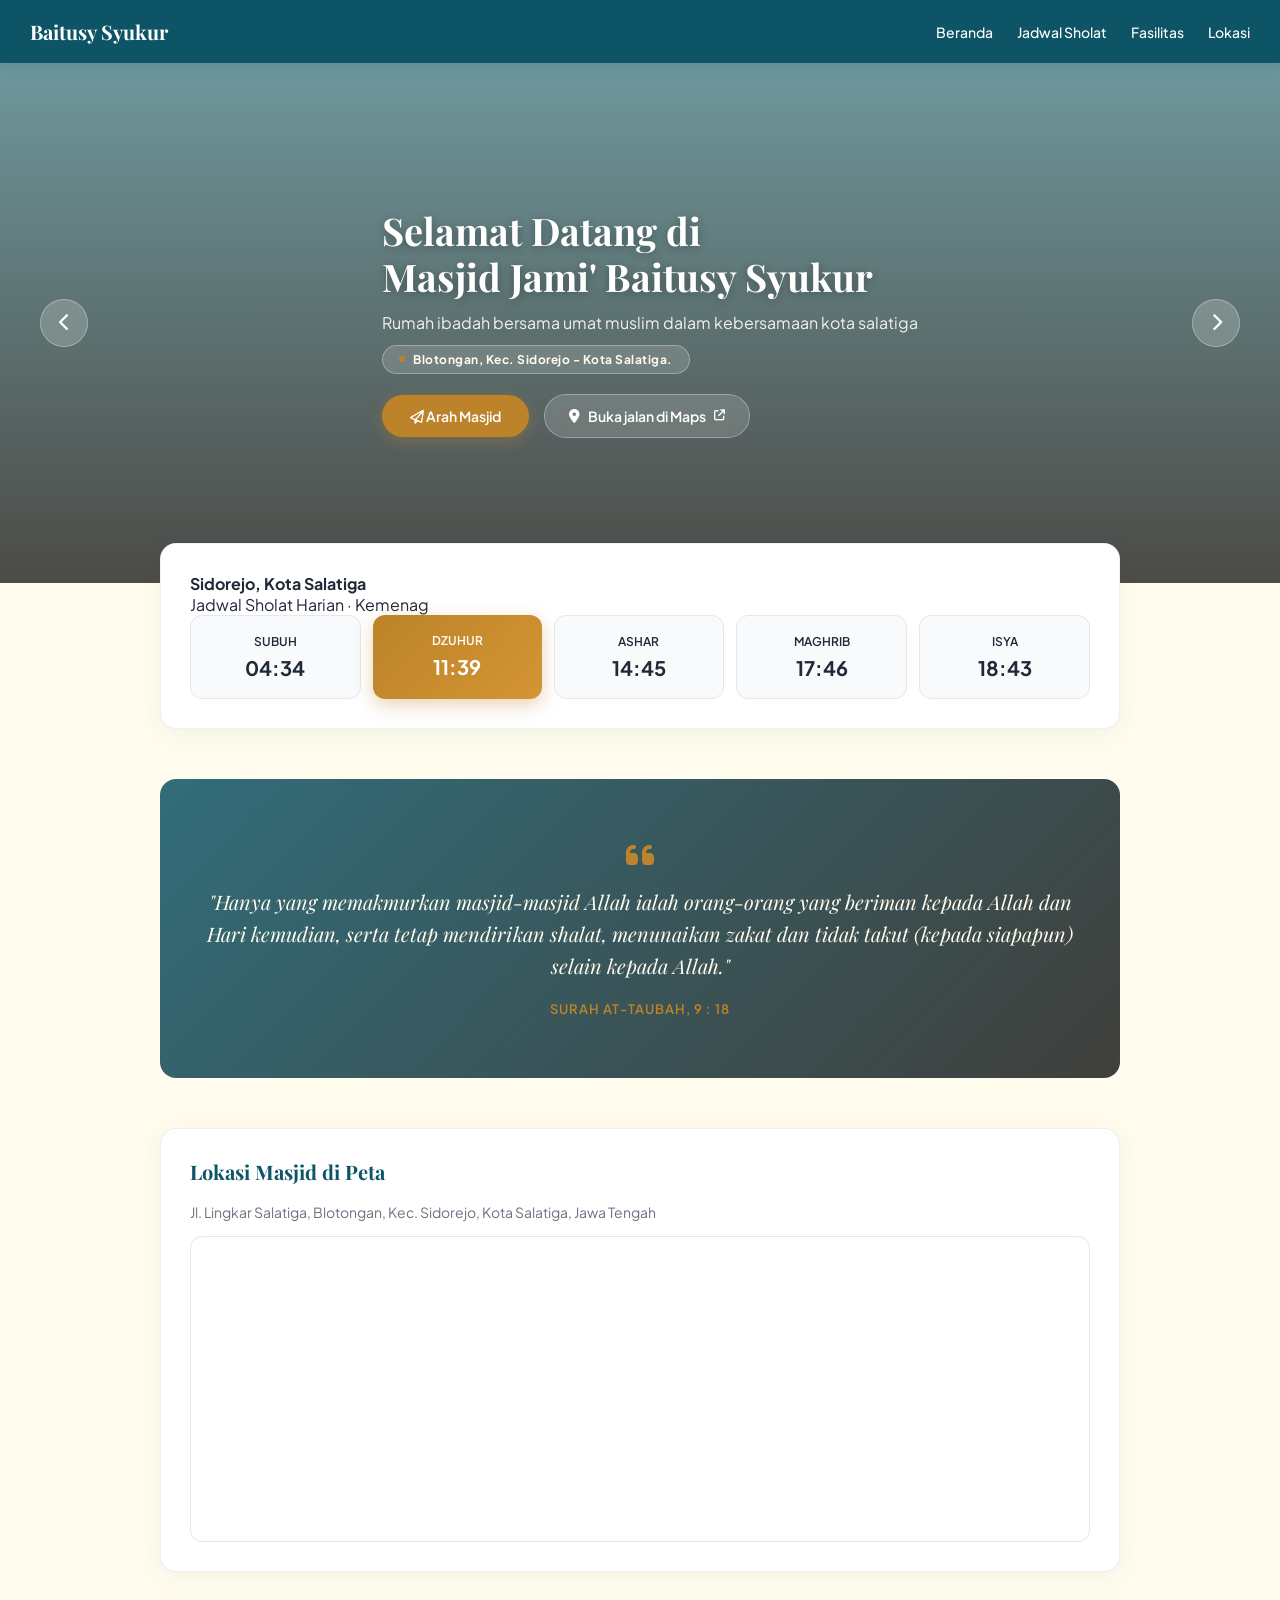
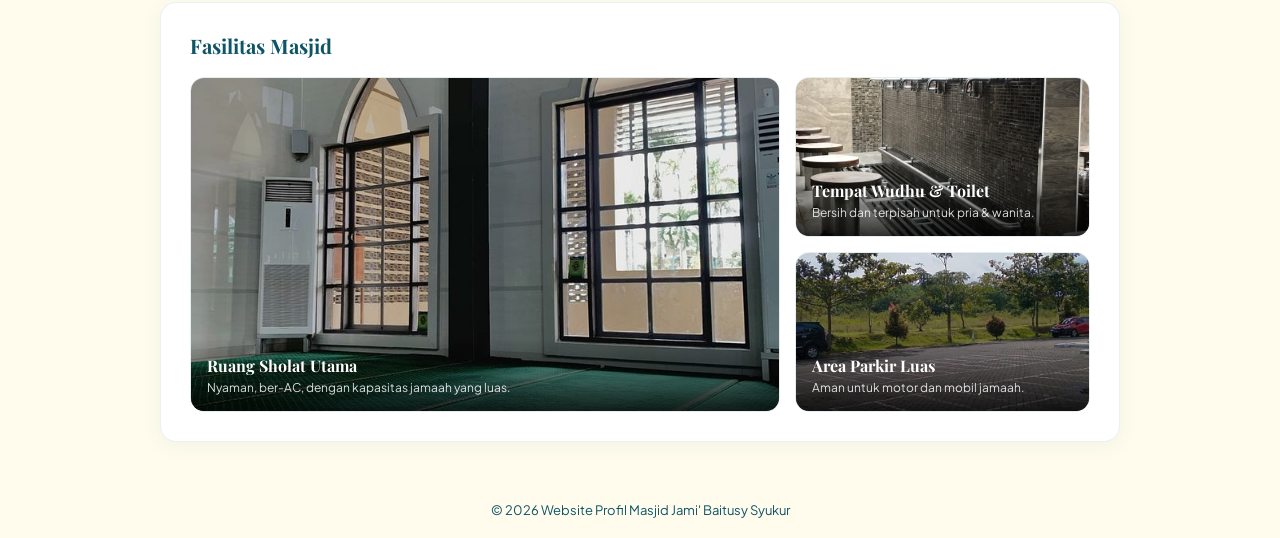
==== commit 9c42f9bf: "merapikan Kode" ====
--- a/index.html
+++ b/index.html
@@ -5,16 +5,15 @@
     <meta name="viewport" content="width=device-width, initial-scale=1.0">
     <title>Masjid Jami' Baitusy Syukur - Portal Digital</title>
     
-    <!-- Google Fonts & Font Awesome -->
     <link href="https://fonts.googleapis.com/css2?family=Playfair+Display:wght@600;700&family=Plus+Jakarta+Sans:wght@400;500;600;700&display=swap" rel="stylesheet">
     <link rel="stylesheet" href="https://cdnjs.cloudflare.com/ajax/libs/font-awesome/6.4.0/css/all.min.css">
     <link rel="stylesheet" href="style.css">
 </head>
 <body>
 
-    <!-- Navbar -->
+    <!-- Navigasi bar -->
     <nav>
-        <div class="logo">🕌 Baitusy Syukur</div>
+        <div class="logo">Baitusy Syukur</div>
         <ul>
             <li><a href="#beranda">Beranda</a></li>
             <li><a href="#jadwal">Jadwal Sholat</a></li>
@@ -30,22 +29,23 @@
             <i class="fa-solid fa-chevron-left"></i>
         </button>
 
-        <!-- Konten Teks Hero -->
         <div class="hero-content">
+            <h1>Selamat Datang di<br>Masjid Jami' Baitusy Syukur</h1>
+            <p>Rumah ibadah bersama umat muslim dalam kebersamaan kota salatiga</p>
+
+            <!-- Badge Kapsul Dipindah ke Sini (Bawah Teks Deskripsi) -->
             <div class="hero-badge">
                 <span class="badge-dot"></span>
                 Blotongan, Kec. Sidorejo - Kota Salatiga.
             </div>
 
-            <h1>Selamat Datang di<br>Masjid Jami' Baitusy Syukur</h1>
-            <p>Tempat ibadah, keagamaan, dan pelayanan umat di Kota Salatiga.</p>
-
+            <!-- Tombol Navigasi -->
             <div class="hero-buttons">
                 <a href="https://maps.app.goo.gl/FBtiAU62R8mLVUts8?g_st=aw" target="_blank" class="btn-pulse">
-                    <i class="fa-regular fa-paper-plane"></i> Petunjuk Arah
+                    <i class="fa-regular fa-paper-plane"></i> Arah Masjid
                 </a>
                 <a href="https://www.openstreetmap.org/export/embed?bbox=110.47513335943223%2C-7.30854346816025%2C110.47764390707019%2C-7.306840797800975&amp;layer=mapnik" target="_blank" class="btn-glass">
-                    <i class="fa-solid fa-location-dot"></i> OpenStreetMap <i class="fa-solid fa-arrow-up-right-from-square" style="font-size: 11px;"></i>
+                    <i class="fa-solid fa-location-dot"></i> Buka jalan di Maps <i class="fa-solid fa-arrow-up-right-from-square" style="font-size: 11px;"></i>
                 </a>
             </div>
         </div>
@@ -64,7 +64,7 @@
     </div>
 
     <div class="container">
-        <!-- Jadwal Sholat Horizontal (Statis Bersih Tanpa Ikon) -->
+        <!-- Jadwal Sholat -->
         <div class="jadwal-box" id="jadwal">
             <div class="jadwal-header">
                 <div class="info-lokasi">
@@ -97,7 +97,7 @@
             </div>
         </div>
 
-        <!-- Quote Banner Section (Kutipan Al-Qur'an) -->
+        <!-- Kutipan Al-Qur'an -->
         <section class="quran-quote-section">
             <div class="quote-overlay">
                 <div class="quote-content">
@@ -112,7 +112,7 @@
 
         <!-- Peta Lokasi OpenStreetMap -->
         <div class="section-box" id="lokasi">
-            <h3>🗺️ Lokasi Masjid di Peta</h3>
+            <h3>Lokasi Masjid di Peta</h3>
             <p style="font-size: 14px; color: #6B7280; margin-bottom: 15px;">
                 Jl. Lingkar Salatiga, Blotongan, Kec. Sidorejo, Kota Salatiga, Jawa Tengah
             </p>
@@ -121,12 +121,12 @@
             </div>
         </div>
 
-        <!-- Section Fasilitas Masjid (Bento Grid Layout) -->
+        <!-- Fasilitas Masjid  -->
         <div class="section-box" id="fasilitas">
-            <h3>🏢 Fasilitas Masjid</h3>
+            <h3>Fasilitas Masjid</h3>
             
             <div class="bento-grid">
-                <!-- Item Utama (Besar) -->
+
                 <div class="bento-item main-item">
                     <img src="foto_fasilitas/Contoh_DalamMasjid.jpg" alt="Ruang Utama Masjid">
                     <div class="bento-overlay">
@@ -135,7 +135,7 @@
                     </div>
                 </div>
 
-                <!-- Item Samping 1 -->
+
                 <div class="bento-item">
                     <img src="foto_fasilitas/Contoh_Wudhu.jpg" alt="Tempat Wudhu">
                     <div class="bento-overlay">
@@ -144,7 +144,7 @@
                     </div>
                 </div>
 
-                <!-- Item Samping 2 -->
+
                 <div class="bento-item">
                     <img src="foto_fasilitas/Contoh_Parkiran.jpg" alt="Area Parkir">
                     <div class="bento-overlay">
--- a/style.css
+++ b/style.css
@@ -1,8 +1,8 @@
 /* CSS Reset & Variable Warna */
 :root {
-    --primary-teal: #0D5466;   /* Warna Utama (Navbar, Header) */
-    --accent-gold: #BC832A;    /* Warna Aksen/Highlight */
-    --bg-cream: #FFFCED;       /* Warna Latar Belakang Website */
+    --primary-teal: #0D5466;
+    --accent-gold: #BC832A;
+    --bg-cream: #FFFCED;
     --text-dark: #1F2937;
 }
 
@@ -22,7 +22,7 @@
     font-family: 'Playfair Display', serif;
 }
 
-/* Navbar */
+/* Bagian Navigasi bar */
 nav {
     background-color: var(--primary-teal);
     color: white;
@@ -100,9 +100,9 @@
     border-radius: 30px;
     font-size: 12px;
     font-weight: 700;
-    letter-spacing: 1px;
+    letter-spacing: 0.5px;
     color: var(--bg-cream);
-    margin-bottom: 16px;
+    margin-bottom: 20px; /* Jarak ke tombol-tombol di bawahnya */
 }
 
 .badge-dot {
@@ -122,7 +122,7 @@
 
 .hero-content p {
     font-size: 16px;
-    margin-bottom: 24px;
+    margin-bottom: 12px; 
     opacity: 0.9;
 }
 
@@ -217,7 +217,7 @@
     background-color: #a06e22;
 }
 
-/* Container & Sections */
+/* Container dan Sections Jadwal */
 .container {
     max-width: 1000px;
     margin: -40px auto 40px auto;
@@ -241,7 +241,7 @@
     color: var(--primary-teal);
 }
 
-/* Jadwal Sholat Statis */
+/* Jadwal Sholat */
 .jadwal-row {
     display: flex;
     justify-content: space-between;
@@ -276,10 +276,13 @@
     font-weight: 700;
 }
 
-/* Quote Banner */
+/* Kutipan */
+
 .quran-quote-section {
     position: relative;
-    background: url('https://images.unsplash.com/photo-1609599006353-e629aaabfeae?q=80&w=1600&auto=format&fit=crop') center/cover no-repeat fixed;
+    background: url('https://images.unsplash.com/photo-1609599006353-e629aaabfeae?q=80&w=1600&auto=format&fit=crop') center/cover no-repeat;
+    background-size: cover;
+    background-position: center;
     margin: 50px 0;
     border-radius: 16px;
     overflow: hidden;
@@ -315,7 +318,7 @@
     text-transform: uppercase;
 }
 
-/* Bento Grid Layout Fasilitas */
+/* Fasilitas */
 .bento-grid {
     display: grid;
     grid-template-columns: 2fr 1fr;
@@ -342,7 +345,7 @@
 }
 
 .bento-item:hover img {
-    transform: scale(1.05);
+    transform: none;
 }
 
 .bento-overlay {
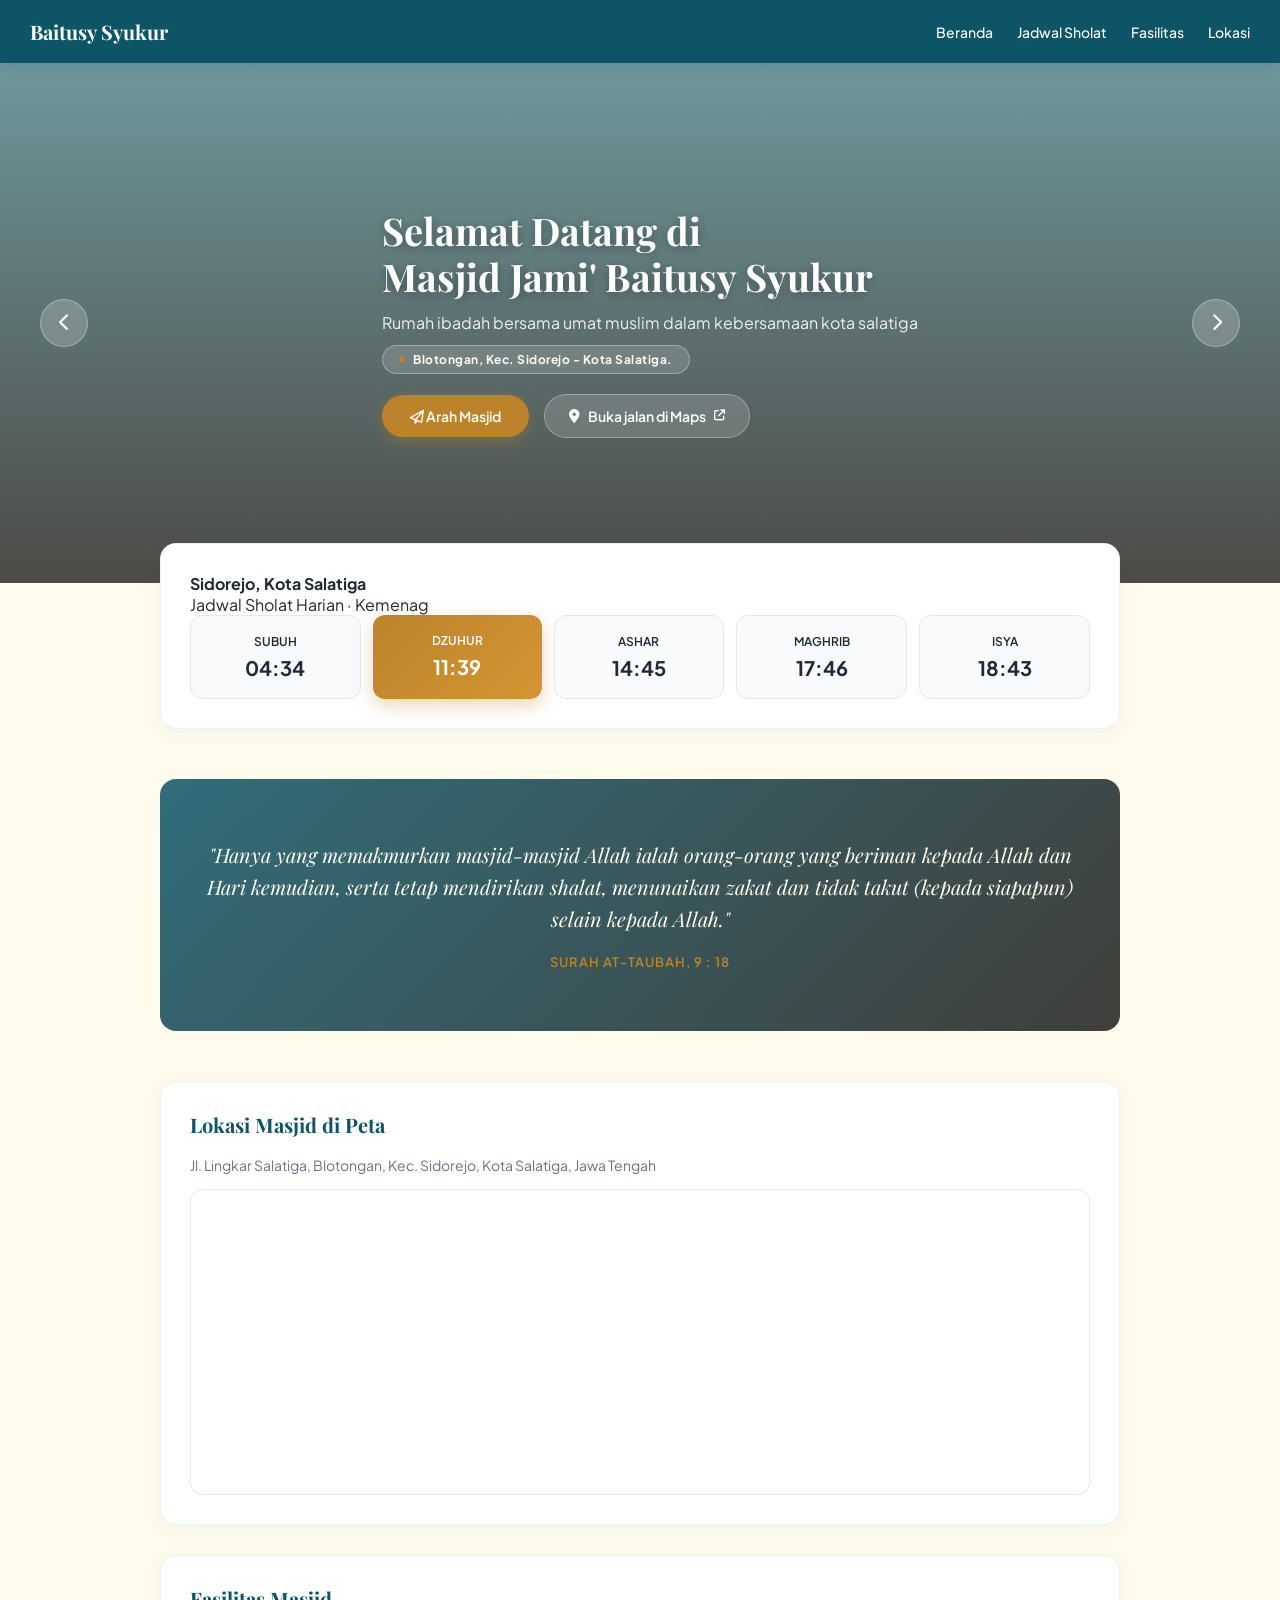
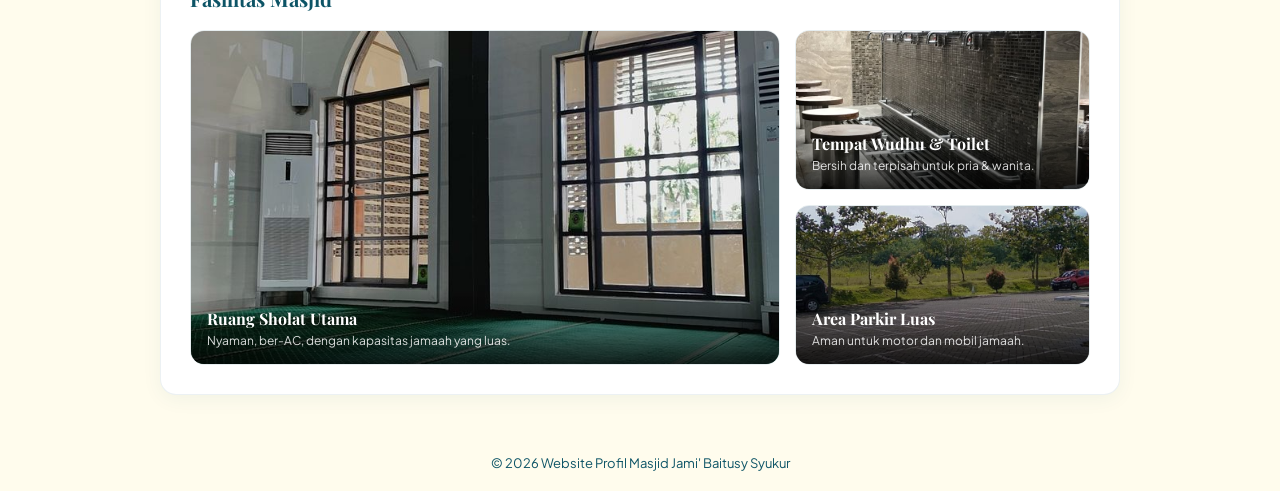
==== commit 7eafaf9d: "commit ulang" ====
--- a/index.html
+++ b/index.html
@@ -5,7 +5,9 @@
     <meta name="viewport" content="width=device-width, initial-scale=1.0">
     <title>Masjid Jami' Baitusy Syukur - Portal Digital</title>
     
+    <!-- melampirkan link untuk Mengambil dua jenis font dari server Google Fonts.-->
     <link href="https://fonts.googleapis.com/css2?family=Playfair+Display:wght@600;700&family=Plus+Jakarta+Sans:wght@400;500;600;700&display=swap" rel="stylesheet">
+    <!-- Melampirkan link untuk Mengimpor ikon dari Font Awesome versi 6.4.0 lewat jaringan CDN (Content Delivery Network-->
     <link rel="stylesheet" href="https://cdnjs.cloudflare.com/ajax/libs/font-awesome/6.4.0/css/all.min.css">
     <link rel="stylesheet" href="style.css">
 </head>
@@ -33,7 +35,6 @@
             <h1>Selamat Datang di<br>Masjid Jami' Baitusy Syukur</h1>
             <p>Rumah ibadah bersama umat muslim dalam kebersamaan kota salatiga</p>
 
-            <!-- Badge Kapsul Dipindah ke Sini (Bawah Teks Deskripsi) -->
             <div class="hero-badge">
                 <span class="badge-dot"></span>
                 Blotongan, Kec. Sidorejo - Kota Salatiga.
@@ -101,7 +102,7 @@
         <section class="quran-quote-section">
             <div class="quote-overlay">
                 <div class="quote-content">
-                    <i class="fa-solid fa-quote-left quote-icon"></i>
+                    
                     <p class="quote-text">
                         "Hanya yang memakmurkan masjid-masjid Allah ialah orang-orang yang beriman kepada Allah dan Hari kemudian, serta tetap mendirikan shalat, menunaikan zakat dan tidak takut (kepada siapapun) selain kepada Allah."
                     </p>
@@ -135,7 +136,6 @@
                     </div>
                 </div>
 
-
                 <div class="bento-item">
                     <img src="foto_fasilitas/Contoh_Wudhu.jpg" alt="Tempat Wudhu">
                     <div class="bento-overlay">
@@ -143,7 +143,6 @@
                         <p>Bersih dan terpisah untuk pria & wanita.</p>
                     </div>
                 </div>
-
 
                 <div class="bento-item">
                     <img src="foto_fasilitas/Contoh_Parkiran.jpg" alt="Area Parkir">
@@ -157,7 +156,7 @@
     </div>
 
     <footer>
-        <p>© 2026 Website Profil Masjid Jami' Baitusy Syukur</p>
+        <p>© 2026 Website Profil Masjid Jami' Baitusy Syukur</p> <!-- Teks copyright di paling bawah halaman -->
     </footer>
-
-    <!-- Hubungkan+</body>
+</html>
--- a/style.css
+++ b/style.css
@@ -1,24 +1,23 @@
-/* CSS Reset & Variable Warna */
-:root {
+:root { /* vasiabel untuk pallate warna agar konsisten, dan cukup 1 tempat */
     --primary-teal: #0D5466;
     --accent-gold: #BC832A;
     --bg-cream: #FFFCED;
     --text-dark: #1F2937;
 }
 
-* {
+* { /* Mengatur jarak defalut dari browser*/
     margin: 0;
     padding: 0;
-    box-sizing: border-box;
-}
-
-body {
+    box-sizing: border-box; /* menghitung ukuran elemen yang sesuai */
+}
+
+body { /* mengatur elemen berwarna cream dan font untuk penggunaan pada isi konten */
     background-color: var(--bg-cream);
-    color: var(--text-dark);
+    color: var(--text-dark); 
     font-family: 'Plus Jakarta Sans', sans-serif;
 }
 
-h1, h2, h3, .logo {
+h1, h2, h3, .logo { /* mengatur font untuk judul */
     font-family: 'Playfair Display', serif;
 }
 
@@ -36,6 +35,7 @@
     box-shadow: 0 4px 12px rgba(13, 84, 102, 0.15);
 }
 
+/* merapikan elemen pada menu navigasi bar */
 nav .logo {
     font-weight: 700;
     font-size: 20px;
@@ -60,7 +60,7 @@
 }
 
 /* Hero Slider Container */
-.hero-slider {
+.hero-slider { /* wadah untuk foto di banner utama */
     position: relative;
     height: 520px;
     display: flex;
@@ -73,7 +73,7 @@
     color: white;
 }
 
-.hero-slider::before {
+.hero-slider::before { /* overlay gelap pada foto */
     content: '';
     position: absolute;
     top: 0; left: 0; right: 0; bottom: 0;
@@ -81,7 +81,7 @@
     z-index: 1;
 }
 
-.hero-content {
+.hero-content { /* teks sapaan selamat datang */
     position: relative;
     z-index: 2;
     max-width: 700px;
@@ -112,6 +112,7 @@
     border-radius: 50%;
 }
 
+/* Format judul dan subteks deskripsi */
 .hero-content h1 {
     font-size: 38px;
     line-height: 1.2;
@@ -126,6 +127,7 @@
     opacity: 0.9;
 }
 
+/* styling tombol peta dan arah petunjuk */
 .hero-buttons {
     display: flex;
     gap: 15px;
@@ -152,6 +154,7 @@
     background: rgba(255, 255, 255, 0.3);
 }
 
+/* Styling tombol slider kanan kiri (tanda panah) */
 .slider-btn {
     position: relative;
     z-index: 2;
@@ -318,7 +321,7 @@
     text-transform: uppercase;
 }
 
-/* Fasilitas */
+/* tata letak Fasilitas */
 .bento-grid {
     display: grid;
     grid-template-columns: 2fr 1fr;
@@ -369,7 +372,7 @@
     opacity: 0.85;
 }
 
-/* Peta */
+/* Teks copywrite di bawah halaman */
 .map-wrapper {
     width: 100%;
     border-radius: 12px;
@@ -384,7 +387,7 @@
     font-size: 13px;
 }
 
-@media (max-width: 768px) {
+@media (max-width: 768px) { /* Aturan responsif agar tampilan otomatis rapi saat dibuka di HP/layar kecil. */
     .bento-grid {
         grid-template-columns: 1fr;
         grid-template-rows: auto;
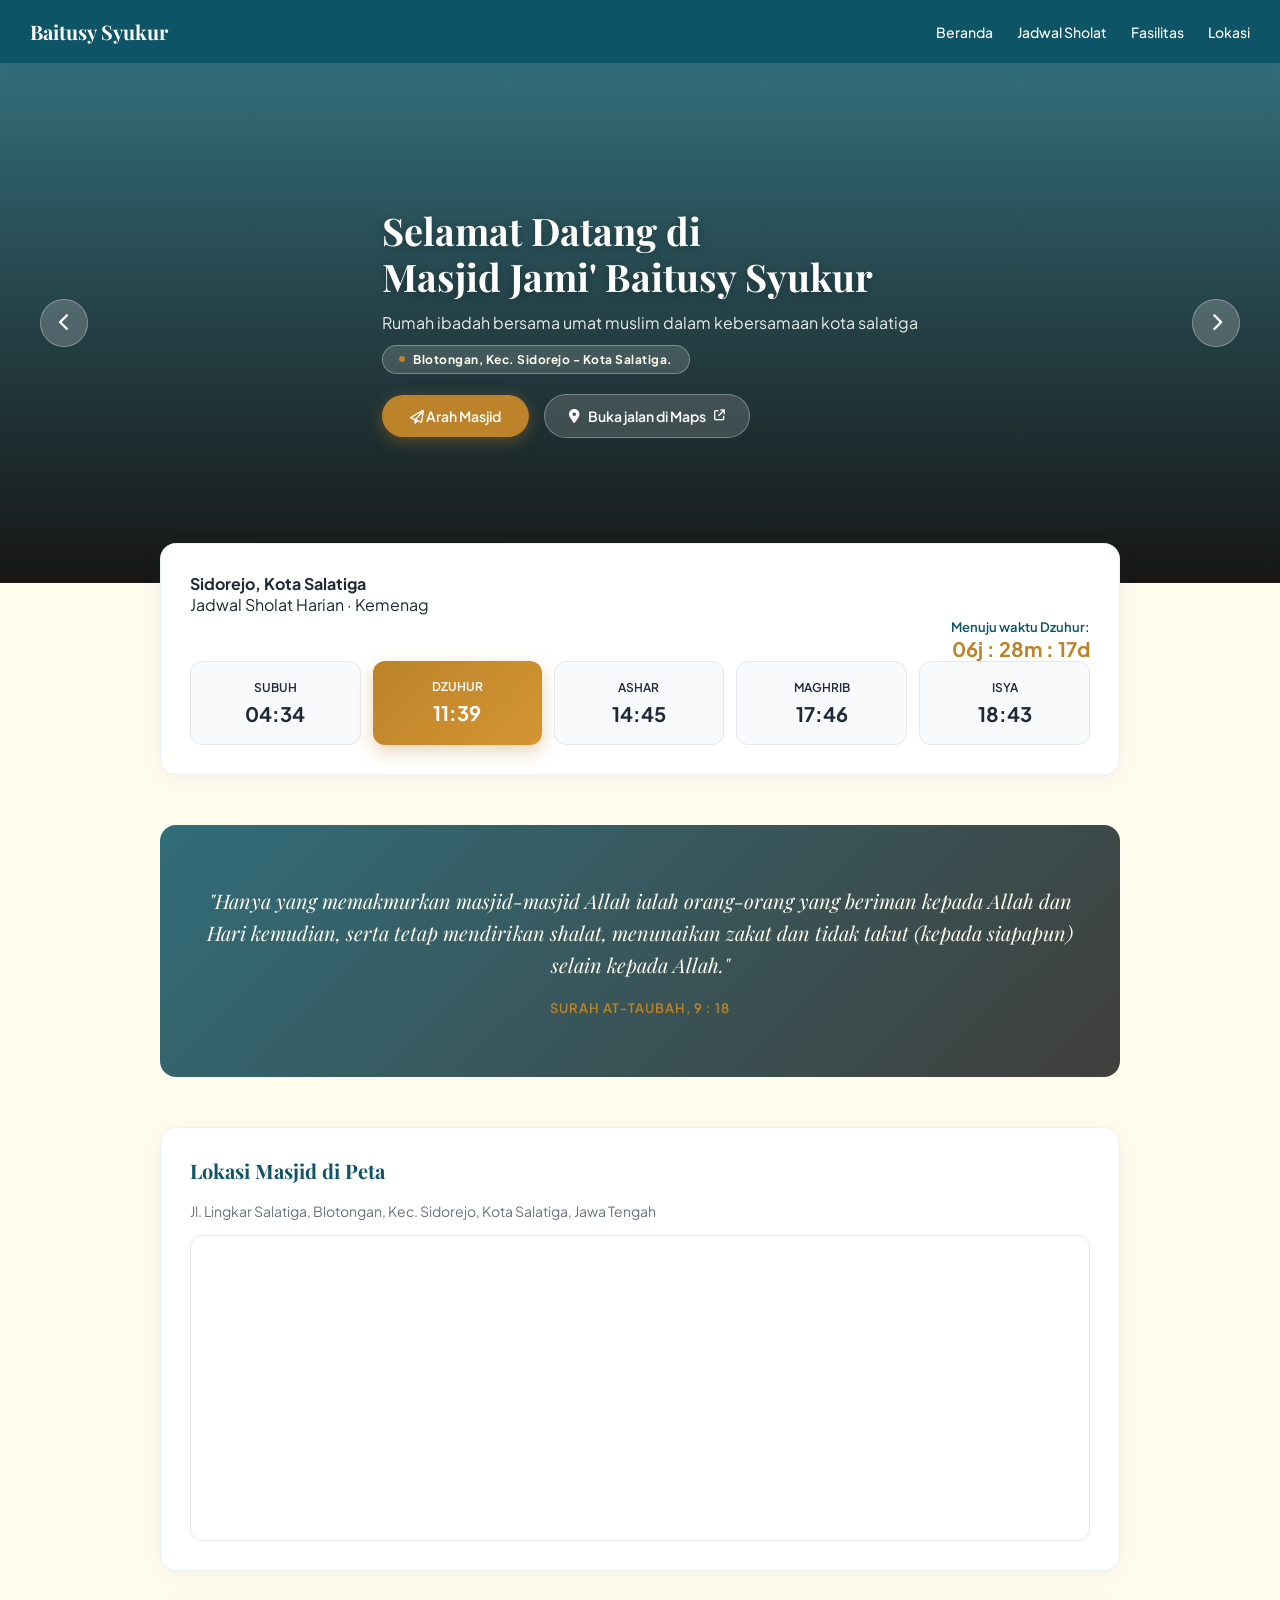
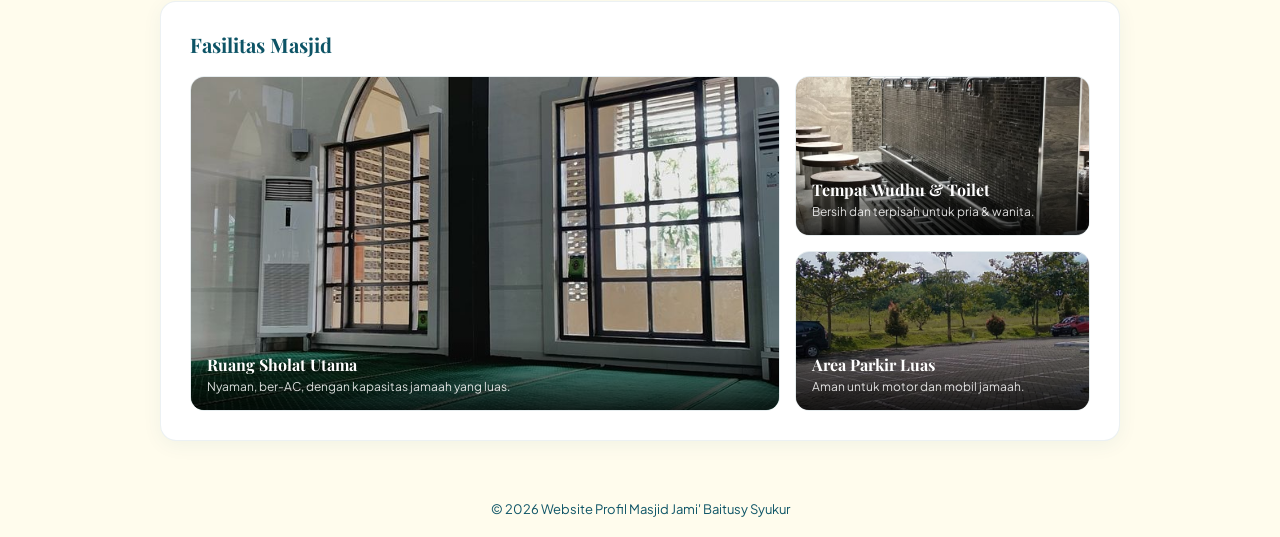
==== commit 94ea3a80: "Merge branch 'main' of https://github.com/keyyy8-unhub/Website_Masjid_JamiBaitusySyukur" ====
--- a/index.html
+++ b/index.html
@@ -72,26 +72,32 @@
                     <h4>Sidorejo, Kota Salatiga</h4>
                     <p>Jadwal Sholat Harian · Kemenag</p>
                 </div>
+                <!-- Tambahkan pembungkus countdown ini agar JS bisa menampilkan angkanya -->
+                <div class="countdown-wrapper" style="text-align: right;">
+                    <span id="next-prayer-title" style="font-size: 13px; color: var(--primary-teal); font-weight: 600;">Menuju waktu Sholat:</span>
+                    <div id="countdown-timer" style="font-size: 20px; font-weight: 700; color: var(--accent-gold);">00j : 00m : 00d</div>
+                </div>
             </div>
 
             <div class="jadwal-row">
-                <div class="jadwal-card">
+                <!-- Tambahkan id="card-..." pada setiap elemen jadwal -->
+                <div class="jadwal-card" id="card-subuh">
                     <span>SUBUH</span>
                     <strong>04:34</strong>
                 </div>
-                <div class="jadwal-card active">
+                <div class="jadwal-card" id="card-dzuhur">
                     <span>DZUHUR</span>
                     <strong>11:39</strong>
                 </div>
-                <div class="jadwal-card">
+                <div class="jadwal-card" id="card-ashar">
                     <span>ASHAR</span>
                     <strong>14:45</strong>
                 </div>
-                <div class="jadwal-card">
+                <div class="jadwal-card" id="card-maghrib">
                     <span>MAGHRIB</span>
                     <strong>17:46</strong>
                 </div>
-                <div class="jadwal-card">
+                <div class="jadwal-card" id="card-isya">
                     <span>ISYA</span>
                     <strong>18:43</strong>
                 </div>
@@ -136,6 +142,7 @@
                     </div>
                 </div>
 
+
                 <div class="bento-item">
                     <img src="foto_fasilitas/Contoh_Wudhu.jpg" alt="Tempat Wudhu">
                     <div class="bento-overlay">
@@ -143,6 +150,7 @@
                         <p>Bersih dan terpisah untuk pria & wanita.</p>
                     </div>
                 </div>
+
 
                 <div class="bento-item">
                     <img src="foto_fasilitas/Contoh_Parkiran.jpg" alt="Area Parkir">
@@ -156,7 +164,9 @@
     </div>
 
     <footer>
-        <p>© 2026 Website Profil Masjid Jami' Baitusy Syukur</p> <!-- Teks copyright di paling bawah halaman -->
+        <p>© 2026 Website Profil Masjid Jami' Baitusy Syukur</p>
     </footer>
+
+    <script src="script.js"></script>
 </body>
 </html>
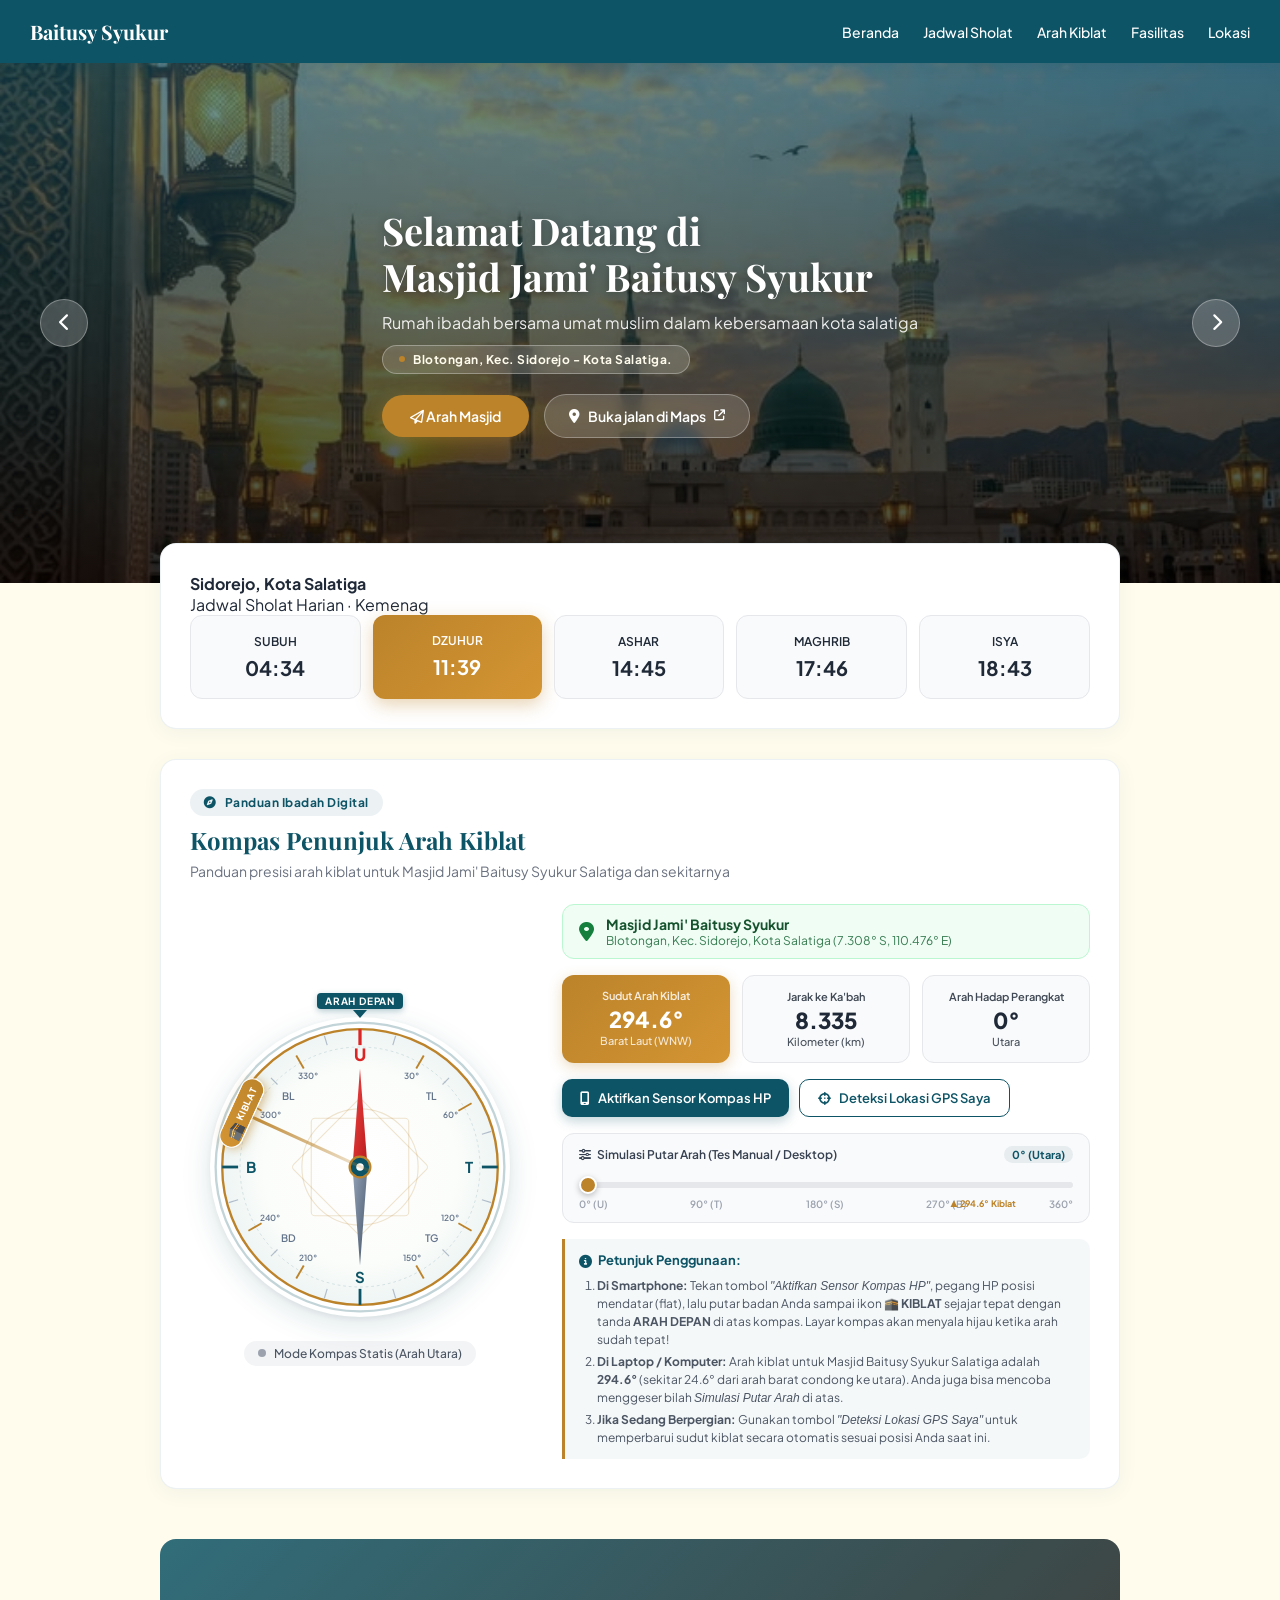
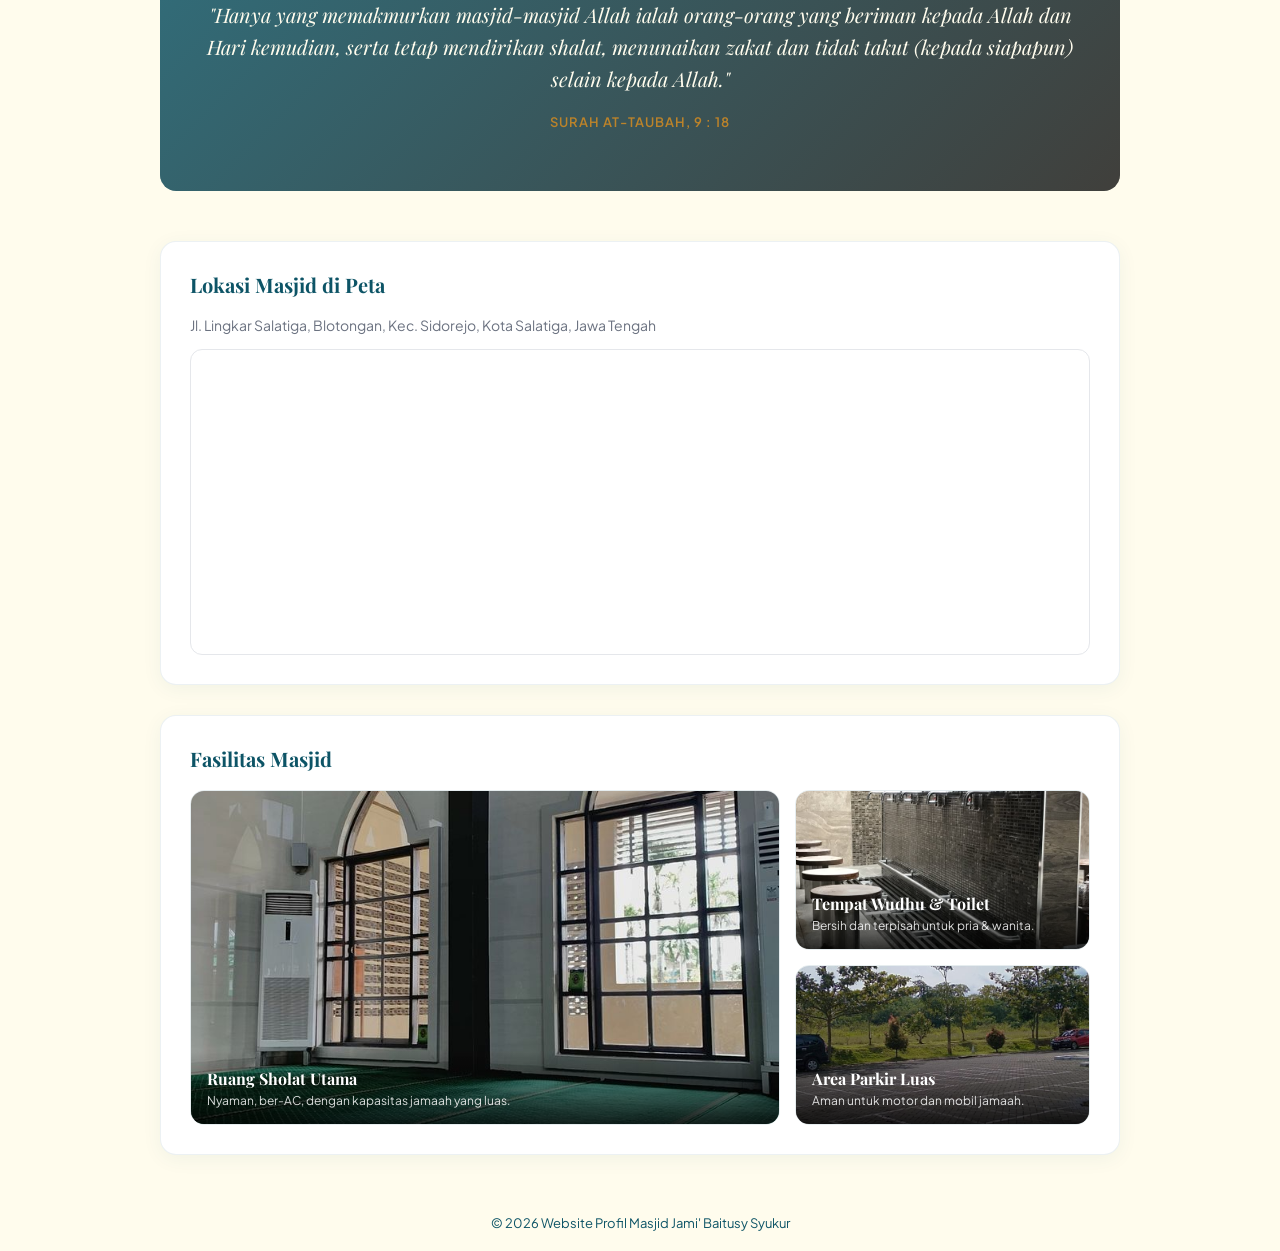
==== commit 0fcf9de8: "kompas" ====
--- a/index.html
+++ b/index.html
@@ -19,6 +19,7 @@
         <ul>
             <li><a href="#beranda">Beranda</a></li>
             <li><a href="#jadwal">Jadwal Sholat</a></li>
+            <li><a href="#kiblat">Arah Kiblat</a></li>
             <li><a href="#fasilitas">Fasilitas</a></li>
             <li><a href="#lokasi">Lokasi</a></li>
         </ul>
@@ -72,39 +73,262 @@
                     <h4>Sidorejo, Kota Salatiga</h4>
                     <p>Jadwal Sholat Harian · Kemenag</p>
                 </div>
-                <!-- Tambahkan pembungkus countdown ini agar JS bisa menampilkan angkanya -->
-                <div class="countdown-wrapper" style="text-align: right;">
-                    <span id="next-prayer-title" style="font-size: 13px; color: var(--primary-teal); font-weight: 600;">Menuju waktu Sholat:</span>
-                    <div id="countdown-timer" style="font-size: 20px; font-weight: 700; color: var(--accent-gold);">00j : 00m : 00d</div>
-                </div>
             </div>
 
             <div class="jadwal-row">
-                <!-- Tambahkan id="card-..." pada setiap elemen jadwal -->
-                <div class="jadwal-card" id="card-subuh">
+                <div class="jadwal-card">
                     <span>SUBUH</span>
                     <strong>04:34</strong>
                 </div>
-                <div class="jadwal-card" id="card-dzuhur">
+                <div class="jadwal-card active">
                     <span>DZUHUR</span>
                     <strong>11:39</strong>
                 </div>
-                <div class="jadwal-card" id="card-ashar">
+                <div class="jadwal-card">
                     <span>ASHAR</span>
                     <strong>14:45</strong>
                 </div>
-                <div class="jadwal-card" id="card-maghrib">
+                <div class="jadwal-card">
                     <span>MAGHRIB</span>
                     <strong>17:46</strong>
                 </div>
-                <div class="jadwal-card" id="card-isya">
+                <div class="jadwal-card">
                     <span>ISYA</span>
                     <strong>18:43</strong>
                 </div>
             </div>
         </div>
 
-        <!-- Kutipan Al-Qur'an -->
+        <!-- Kompas Penunjuk Arah Kiblat -->
+        <div class="section-box kiblat-section" id="kiblat">
+            <div class="kiblat-header">
+                <div class="kiblat-badge">
+                    <i class="fa-solid fa-compass"></i> Panduan Ibadah Digital
+                </div>
+                <h3>Kompas Penunjuk Arah Kiblat</h3>
+                <p class="kiblat-subtitle">
+                    Panduan presisi arah kiblat untuk Masjid Jami' Baitusy Syukur Salatiga dan sekitarnya
+                </p>
+            </div>
+
+            <div class="kiblat-grid">
+                <!-- Kolom Kompas Visual -->
+                <div class="compass-col">
+                    <div class="compass-container" id="compassContainer">
+                        <!-- Indikator Arah Depan Ponsel (Fixed) -->
+                        <div class="heading-indicator" title="Arah depan perangkat Anda">
+                            <span class="heading-tag">ARAH DEPAN</span>
+                            <div class="heading-arrow"></div>
+                        </div>
+
+                        <!-- Efek Cahaya Glow saat sejajar dengan Kiblat -->
+                        <div class="compass-glow" id="compassGlow"></div>
+
+                        <!-- Piringan Kompas Berputar (Rotating Disc) -->
+                        <div class="compass-disc" id="compassDisc">
+                            <svg class="compass-svg" viewBox="0 0 320 320" xmlns="http://www.w3.org/2000/svg">
+                                <defs>
+                                    <radialGradient id="compassBg" cx="50%" cy="50%" r="50%">
+                                        <stop offset="0%" stop-color="#FFFFFF" />
+                                        <stop offset="70%" stop-color="#FBFDFA" />
+                                        <stop offset="100%" stop-color="#EEF5F4" />
+                                    </radialGradient>
+                                    <linearGradient id="needleRed" x1="0%" y1="0%" x2="100%" y2="100%">
+                                        <stop offset="0%" stop-color="#EF4444" />
+                                        <stop offset="100%" stop-color="#B91C1C" />
+                                    </linearGradient>
+                                    <linearGradient id="needleSilver" x1="0%" y1="0%" x2="100%" y2="100%">
+                                        <stop offset="0%" stop-color="#94A3B8" />
+                                        <stop offset="100%" stop-color="#475569" />
+                                    </linearGradient>
+                                </defs>
+
+                                <!-- Lingkaran Luar -->
+                                <circle cx="160" cy="160" r="154" fill="none" stroke="#0D5466" stroke-width="2.5" stroke-opacity="0.25" />
+                                <circle cx="160" cy="160" r="147" fill="url(#compassBg)" stroke="#BC832A" stroke-width="2.5" />
+                                <circle cx="160" cy="160" r="128" fill="none" stroke="#0D5466" stroke-width="1" stroke-opacity="0.15" stroke-dasharray="3,3" />
+
+                                <!-- Pola Geometris Bintang 8 Islami (Rub el Hizb) -->
+                                <g stroke="#BC832A" stroke-width="1.2" stroke-opacity="0.22" fill="none">
+                                    <rect x="108" y="108" width="104" height="104" rx="4" />
+                                    <rect x="108" y="108" width="104" height="104" rx="4" transform="rotate(45 160 160)" />
+                                    <circle cx="160" cy="160" r="62" />
+                                </g>
+
+                                <!-- Garis Indikator Derajat Utama (Setiap 30 Derajat) -->
+                                <!-- 0° Utara -->
+                                <line x1="160" y1="13" x2="160" y2="30" stroke="#DC2626" stroke-width="3.5" />
+                                <!-- 30° -->
+                                <line x1="228" y1="41" x2="220" y2="55" stroke="#BC832A" stroke-width="2" />
+                                <!-- 60° -->
+                                <line x1="279" y1="92" x2="265" y2="100" stroke="#BC832A" stroke-width="2" />
+                                <!-- 90° Timur -->
+                                <line x1="307" y1="160" x2="290" y2="160" stroke="#0D5466" stroke-width="3" />
+                                <!-- 120° -->
+                                <line x1="279" y1="228" x2="265" y2="220" stroke="#BC832A" stroke-width="2" />
+                                <!-- 150° -->
+                                <line x1="228" y1="279" x2="220" y2="265" stroke="#BC832A" stroke-width="2" />
+                                <!-- 180° Selatan -->
+                                <line x1="160" y1="307" x2="160" y2="290" stroke="#0D5466" stroke-width="3" />
+                                <!-- 210° -->
+                                <line x1="92" y1="279" x2="100" y2="265" stroke="#BC832A" stroke-width="2" />
+                                <!-- 240° -->
+                                <line x1="41" y1="228" x2="55" y2="220" stroke="#BC832A" stroke-width="2" />
+                                <!-- 270° Barat -->
+                                <line x1="13" y1="160" x2="30" y2="160" stroke="#0D5466" stroke-width="3" />
+                                <!-- 300° -->
+                                <line x1="41" y1="92" x2="55" y2="100" stroke="#BC832A" stroke-width="2" />
+                                <!-- 330° -->
+                                <line x1="92" y1="41" x2="100" y2="55" stroke="#BC832A" stroke-width="2" />
+
+                                <!-- Tanda Derajat Menengah (15 Derajat) -->
+                                <g stroke="#94A3B8" stroke-width="1.2" stroke-opacity="0.7">
+                                    <line x1="198" y1="20" x2="195" y2="30" />
+                                    <line x1="255" y1="65" x2="248" y2="72" />
+                                    <line x1="300" y1="122" x2="290" y2="125" />
+                                    <line x1="300" y1="198" x2="290" y2="195" />
+                                    <line x1="255" y1="255" x2="248" y2="248" />
+                                    <line x1="198" y1="300" x2="195" y2="290" />
+                                    <line x1="122" y1="300" x2="125" y2="290" />
+                                    <line x1="65" y1="255" x2="72" y2="248" />
+                                    <line x1="20" y1="198" x2="30" y2="195" />
+                                    <line x1="20" y1="122" x2="30" y2="125" />
+                                    <line x1="65" y1="65" x2="72" y2="72" />
+                                    <line x1="122" y1="20" x2="125" y2="30" />
+                                </g>
+
+                                <!-- Huruf Mata Angin Utama (U, T, S, B) -->
+                                <text x="160" y="47" text-anchor="middle" font-size="18" font-weight="800" fill="#DC2626">U</text>
+                                <text x="276" y="166" text-anchor="middle" font-size="16" font-weight="700" fill="#0D5466">T</text>
+                                <text x="160" y="284" text-anchor="middle" font-size="16" font-weight="700" fill="#0D5466">S</text>
+                                <text x="44" y="166" text-anchor="middle" font-size="16" font-weight="700" fill="#0D5466">B</text>
+
+                                <!-- Huruf Penjuru Antara (TL, TG, BD, BL) -->
+                                <text x="236" y="88" text-anchor="middle" font-size="11" font-weight="600" fill="#64748B">TL</text>
+                                <text x="236" y="240" text-anchor="middle" font-size="11" font-weight="600" fill="#64748B">TG</text>
+                                <text x="84" y="240" text-anchor="middle" font-size="11" font-weight="600" fill="#64748B">BD</text>
+                                <text x="84" y="88" text-anchor="middle" font-size="11" font-weight="600" fill="#64748B">BL</text>
+
+                                <!-- Angka Derajat -->
+                                <text x="215" y="66" text-anchor="middle" font-size="9" font-weight="600" fill="#64748B">30°</text>
+                                <text x="256" y="108" text-anchor="middle" font-size="9" font-weight="600" fill="#64748B">60°</text>
+                                <text x="256" y="218" text-anchor="middle" font-size="9" font-weight="600" fill="#64748B">120°</text>
+                                <text x="215" y="260" text-anchor="middle" font-size="9" font-weight="600" fill="#64748B">150°</text>
+                                <text x="105" y="260" text-anchor="middle" font-size="9" font-weight="600" fill="#64748B">210°</text>
+                                <text x="64" y="218" text-anchor="middle" font-size="9" font-weight="600" fill="#64748B">240°</text>
+                                <text x="64" y="108" text-anchor="middle" font-size="9" font-weight="600" fill="#64748B">300°</text>
+                                <text x="105" y="66" text-anchor="middle" font-size="9" font-weight="600" fill="#64748B">330°</text>
+
+                                <!-- Jarum Kompas Klasik (Utara - Selatan) -->
+                                <polygon points="160,55 168,160 160,150 152,160" fill="url(#needleRed)" />
+                                <polygon points="160,265 168,160 160,170 152,160" fill="url(#needleSilver)" />
+                                <circle cx="160" cy="160" r="11" fill="#0D5466" stroke="#BC832A" stroke-width="2.5" />
+                                <circle cx="160" cy="160" r="4" fill="#FFFFFF" />
+                            </svg>
+
+                            <!-- Lapisan Penunjuk Kiblat (Diletakkan di sudut kiblat pada piringan) -->
+                            <div class="qibla-needle-layer" id="qiblaNeedleLayer">
+                                <div class="qibla-line-beam"></div>
+                                <div class="qibla-pin">
+                                    <div class="qibla-kaaba-badge" title="Arah Kiblat (Ka'bah)">
+                                        <span class="kaaba-icon">🕋</span>
+                                        <span class="qibla-text-label">KIBLAT</span>
+                                    </div>
+                                </div>
+                            </div>
+                        </div>
+
+                        <!-- Badge Notifikasi Berhasil Menghadap Kiblat -->
+                        <div class="qibla-aligned-banner" id="qiblaAlignedBanner">
+                            <i class="fa-solid fa-circle-check"></i>
+                            <span>Tepat Menghadap Kiblat!</span>
+                        </div>
+                    </div>
+
+                    <!-- Status Mode Kompas -->
+                    <div class="compass-status-bar">
+                        <span class="status-pulse" id="statusPulseDot"></span>
+                        <span id="compassStatusDesc">Mode Kompas Statis (Arah Utara)</span>
+                    </div>
+                </div>
+
+                <!-- Kolom Parameter, Aksi & Petunjuk -->
+                <div class="kiblat-details-col">
+                    <!-- Chip Lokasi Aktif -->
+                    <div class="location-chip">
+                        <i class="fa-solid fa-location-dot"></i>
+                        <div class="location-chip-info">
+                            <strong id="activeLocTitle">Masjid Jami' Baitusy Syukur</strong>
+                            <p id="activeLocCoords">Blotongan, Kec. Sidorejo, Kota Salatiga (7.308° S, 110.476° E)</p>
+                        </div>
+                    </div>
+
+                    <!-- Tiga Kartu Angka / Metrik -->
+                    <div class="kiblat-stat-cards">
+                        <div class="stat-card primary-card">
+                            <span class="card-caption">Sudut Arah Kiblat</span>
+                            <div class="card-metric-num" id="displayQiblaAngle">294.6°</div>
+                            <span class="card-metric-sub">Barat Laut (WNW)</span>
+                        </div>
+                        <div class="stat-card">
+                            <span class="card-caption">Jarak ke Ka'bah</span>
+                            <div class="card-metric-num" id="displayQiblaDistance">8.335</div>
+                            <span class="card-metric-sub">Kilometer (km)</span>
+                        </div>
+                        <div class="stat-card">
+                            <span class="card-caption">Arah Hadap Perangkat</span>
+                            <div class="card-metric-num" id="displayDeviceHeading">0°</div>
+                            <span class="card-metric-sub" id="displayHeadingLabel">Menghadap Utara</span>
+                        </div>
+                    </div>
+
+                    <!-- Tombol Aksi Kontrol -->
+                    <div class="kiblat-action-buttons">
+                        <button type="button" class="kiblat-btn btn-sensor" id="btnCompassSensor">
+                            <i class="fa-solid fa-mobile-screen"></i>
+                            <span id="btnSensorLabel">Aktifkan Sensor Kompas HP</span>
+                        </button>
+                        <button type="button" class="kiblat-btn btn-gps" id="btnUseGPS">
+                            <i class="fa-solid fa-crosshairs"></i>
+                            <span>Deteksi Lokasi GPS Saya</span>
+                        </button>
+                        <button type="button" class="kiblat-btn btn-reset" id="btnResetMosque" style="display: none;">
+                            <i class="fa-solid fa-rotate-left"></i>
+                            <span>Kembali ke Masjid Salatiga</span>
+                        </button>
+                    </div>
+
+                    <!-- Slider Simulasi Putar Manual (sangat ramah untuk desktop/laptop) -->
+                    <div class="kiblat-slider-container">
+                        <div class="slider-header-row">
+                            <label for="compassRangeSlider">
+                                <i class="fa-solid fa-sliders"></i> Simulasi Putar Arah (Tes Manual / Desktop)
+                            </label>
+                            <span class="slider-val-badge" id="sliderValDisplay">0° (Utara)</span>
+                        </div>
+                        <input type="range" min="0" max="360" value="0" id="compassRangeSlider" class="range-slider">
+                        <div class="slider-ticks-row">
+                            <span>0° (U)</span>
+                            <span>90° (T)</span>
+                            <span>180° (S)</span>
+                            <span>270° (B)</span>
+                            <span class="slider-kiblat-tag">▲ 294.6° Kiblat</span>
+                            <span>360°</span>
+                        </div>
+                    </div>
+
+                    <!-- Kotak Panduan Penggunaan -->
+                    <div class="kiblat-guide-box">
+                        <h5><i class="fa-solid fa-circle-info"></i> Petunjuk Penggunaan:</h5>
+                        <ol>
+                            <li><strong>Di Smartphone:</strong> Tekan tombol <em>"Aktifkan Sensor Kompas HP"</em>, pegang HP posisi mendatar (flat), lalu putar badan Anda sampai ikon <strong>🕋 KIBLAT</strong> sejajar tepat dengan tanda <strong>ARAH DEPAN</strong> di atas kompas. Layar kompas akan menyala hijau ketika arah sudah tepat!</li>
+                            <li><strong>Di Laptop / Komputer:</strong> Arah kiblat untuk Masjid Baitusy Syukur Salatiga adalah <strong>294.6°</strong> (sekitar 24.6° dari arah barat condong ke utara). Anda juga bisa mencoba menggeser bilah <em>Simulasi Putar Arah</em> di atas.</li>
+                            <li><strong>Jika Sedang Berpergian:</strong> Gunakan tombol <em>"Deteksi Lokasi GPS Saya"</em> untuk memperbarui sudut kiblat secara otomatis sesuai posisi Anda saat ini.</li>
+                        </ol>
+                    </div>
+                </div>
+            </div>
+        </div>
         <section class="quran-quote-section">
             <div class="quote-overlay">
                 <div class="quote-content">
@@ -142,7 +366,6 @@
                     </div>
                 </div>
 
-
                 <div class="bento-item">
                     <img src="foto_fasilitas/Contoh_Wudhu.jpg" alt="Tempat Wudhu">
                     <div class="bento-overlay">
@@ -151,7 +374,6 @@
                     </div>
                 </div>
 
-
                 <div class="bento-item">
                     <img src="foto_fasilitas/Contoh_Parkiran.jpg" alt="Area Parkir">
                     <div class="bento-overlay">
@@ -164,7 +386,7 @@
     </div>
 
     <footer>
-        <p>© 2026 Website Profil Masjid Jami' Baitusy Syukur</p>
+        <p>© 2026 Website Profil Masjid Jami' Baitusy Syukur</p> <!-- Teks copyright di paling bawah halaman -->
     </footer>
 
     <script src="script.js"></script>
--- a/style.css
+++ b/style.css
@@ -67,6 +67,7 @@
     align-items: center;
     justify-content: space-between;
     padding: 0 40px;
+    background-image: url('foto_fasilitas/Contoh_masjid.jpg');
     background-size: cover;
     background-position: center;
     transition: background-image 0.6s ease-in-out;
@@ -385,6 +386,547 @@
     padding: 20px;
     color: var(--primary-teal);
     font-size: 13px;
+}
+
+/* ========================================================
+   KOMPAS PENUNJUK ARAH KIBLAT STYLING
+   ======================================================== */
+.kiblat-section {
+    position: relative;
+    overflow: hidden;
+}
+
+.kiblat-header {
+    margin-bottom: 24px;
+}
+
+.kiblat-badge {
+    display: inline-flex;
+    align-items: center;
+    gap: 8px;
+    background: rgba(13, 84, 102, 0.08);
+    color: var(--primary-teal);
+    font-size: 12px;
+    font-weight: 700;
+    padding: 6px 14px;
+    border-radius: 20px;
+    margin-bottom: 8px;
+    letter-spacing: 0.5px;
+}
+
+.kiblat-header h3 {
+    margin-bottom: 6px;
+    color: var(--primary-teal);
+    font-size: 24px;
+}
+
+.kiblat-subtitle {
+    font-size: 14px;
+    color: #6B7280;
+}
+
+.kiblat-grid {
+    display: grid;
+    grid-template-columns: 340px 1fr;
+    gap: 32px;
+    align-items: center;
+}
+
+/* Kolom Kompas */
+.compass-col {
+    display: flex;
+    flex-direction: column;
+    align-items: center;
+    justify-content: center;
+}
+
+.compass-container {
+    position: relative;
+    width: 300px;
+    height: 300px;
+    margin: 20px auto 14px auto;
+    display: flex;
+    align-items: center;
+    justify-content: center;
+}
+
+/* Heading Indicator di Atas Kompas (Penunjuk Arah Depan Ponsel) */
+.heading-indicator {
+    position: absolute;
+    top: -24px;
+    left: 50%;
+    transform: translateX(-50%);
+    z-index: 20;
+    display: flex;
+    flex-direction: column;
+    align-items: center;
+    pointer-events: none;
+}
+
+.heading-tag {
+    background: var(--primary-teal);
+    color: white;
+    font-size: 10px;
+    font-weight: 700;
+    letter-spacing: 0.8px;
+    padding: 2px 8px;
+    border-radius: 4px;
+    box-shadow: 0 2px 6px rgba(13, 84, 102, 0.3);
+}
+
+.heading-arrow {
+    width: 0;
+    height: 0;
+    border-left: 7px solid transparent;
+    border-right: 7px solid transparent;
+    border-top: 8px solid var(--primary-teal);
+    margin-top: 1px;
+}
+
+/* Efek Glow Luar */
+.compass-glow {
+    position: absolute;
+    inset: -6px;
+    border-radius: 50%;
+    background: transparent;
+    transition: all 0.4s ease;
+    z-index: 1;
+    pointer-events: none;
+}
+
+/* Saat Sejajar / Aligned dengan Kiblat */
+.compass-container.aligned .compass-glow {
+    background: radial-gradient(circle, rgba(16, 185, 129, 0.15) 60%, rgba(16, 185, 129, 0.45) 100%);
+    box-shadow: 0 0 35px rgba(16, 185, 129, 0.55), inset 0 0 15px rgba(16, 185, 129, 0.3);
+    animation: pulseGlow 1.8s infinite ease-in-out;
+}
+
+@keyframes pulseGlow {
+    0%, 100% { transform: scale(1); opacity: 0.9; }
+    50% { transform: scale(1.03); opacity: 1; }
+}
+
+/* Piringan Kompas Berputar */
+.compass-disc {
+    width: 100%;
+    height: 100%;
+    border-radius: 50%;
+    position: relative;
+    box-shadow: 0 8px 30px rgba(13, 84, 102, 0.14), 0 2px 6px rgba(0,0,0,0.06);
+    transition: transform 0.25s cubic-bezier(0.2, 0.8, 0.2, 1);
+    transform-origin: center center;
+    background: white;
+    z-index: 2;
+}
+
+.compass-svg {
+    width: 100%;
+    height: 100%;
+    display: block;
+    user-select: none;
+}
+
+/* Lapisan Penunjuk Kiblat (Ka'bah Pin & Beam) */
+.qibla-needle-layer {
+    position: absolute;
+    top: 0;
+    left: 0;
+    width: 100%;
+    height: 100%;
+    pointer-events: none;
+    transform-origin: center center;
+    transition: transform 0.3s ease;
+}
+
+.qibla-line-beam {
+    position: absolute;
+    top: 24px;
+    left: calc(50% - 1.5px);
+    width: 3px;
+    height: 136px;
+    background: linear-gradient(180deg, rgba(188, 131, 42, 1) 0%, rgba(188, 131, 42, 0.15) 100%);
+    border-radius: 2px;
+}
+
+.qibla-pin {
+    position: absolute;
+    top: 8px;
+    left: 50%;
+    transform: translateX(-50%);
+    display: flex;
+    flex-direction: column;
+    align-items: center;
+}
+
+.qibla-kaaba-badge {
+    display: inline-flex;
+    align-items: center;
+    gap: 4px;
+    background: linear-gradient(135deg, #d49533, var(--accent-gold));
+    color: white;
+    padding: 4px 8px;
+    border-radius: 20px;
+    box-shadow: 0 3px 10px rgba(188, 131, 42, 0.5);
+    border: 1.5px solid white;
+}
+
+.kaaba-icon {
+    font-size: 14px;
+    line-height: 1;
+}
+
+.qibla-text-label {
+    font-size: 9px;
+    font-weight: 800;
+    letter-spacing: 0.5px;
+}
+
+/* Banner Sukses Sejajar */
+.qibla-aligned-banner {
+    position: absolute;
+    bottom: 20px;
+    left: 50%;
+    transform: translateX(-50%) translateY(10px) scale(0.9);
+    opacity: 0;
+    visibility: hidden;
+    background: #10B981;
+    color: white;
+    padding: 7px 16px;
+    border-radius: 25px;
+    font-size: 12px;
+    font-weight: 700;
+    box-shadow: 0 4px 15px rgba(16, 185, 129, 0.45);
+    display: flex;
+    align-items: center;
+    gap: 6px;
+    z-index: 15;
+    transition: all 0.3s cubic-bezier(0.175, 0.885, 0.32, 1.275);
+    white-space: nowrap;
+}
+
+.compass-container.aligned .qibla-aligned-banner {
+    opacity: 1;
+    visibility: visible;
+    transform: translateX(-50%) translateY(0) scale(1);
+}
+
+/* Status Bar Kompas */
+.compass-status-bar {
+    display: inline-flex;
+    align-items: center;
+    gap: 8px;
+    font-size: 12px;
+    color: #4B5563;
+    font-weight: 500;
+    margin-top: 10px;
+    background: #F3F4F6;
+    padding: 5px 14px;
+    border-radius: 20px;
+}
+
+.status-pulse {
+    width: 8px;
+    height: 8px;
+    border-radius: 50%;
+    background-color: #9CA3AF;
+    transition: background-color 0.3s;
+}
+
+.status-pulse.active {
+    background-color: #10B981;
+    box-shadow: 0 0 8px #10B981;
+    animation: blinkPulse 1.5s infinite;
+}
+
+@keyframes blinkPulse {
+    0%, 100% { opacity: 1; }
+    50% { opacity: 0.3; }
+}
+
+/* Kolom Detail & Kontrol */
+.kiblat-details-col {
+    display: flex;
+    flex-direction: column;
+    gap: 16px;
+}
+
+.location-chip {
+    display: flex;
+    align-items: center;
+    gap: 12px;
+    background: #F0FDF4;
+    border: 1px solid #BBF7D0;
+    padding: 10px 16px;
+    border-radius: 12px;
+    color: #166534;
+}
+
+.location-chip i {
+    font-size: 20px;
+    color: #15803D;
+}
+
+.location-chip-info strong {
+    font-size: 14px;
+    display: block;
+    color: #14532D;
+}
+
+.location-chip-info p {
+    font-size: 12px;
+    margin: 0;
+    color: #166534;
+    opacity: 0.85;
+}
+
+/* Stat Cards */
+.kiblat-stat-cards {
+    display: grid;
+    grid-template-columns: repeat(3, 1fr);
+    gap: 12px;
+}
+
+.stat-card {
+    background: #F9FAFB;
+    border: 1px solid #E5E7EB;
+    border-radius: 12px;
+    padding: 14px 12px;
+    text-align: center;
+    transition: all 0.25s ease;
+}
+
+.stat-card.primary-card {
+    background: linear-gradient(135deg, var(--accent-gold), #d49533);
+    color: white;
+    border: none;
+    box-shadow: 0 4px 14px rgba(188, 131, 42, 0.3);
+}
+
+.stat-card .card-caption {
+    font-size: 11px;
+    font-weight: 600;
+    display: block;
+    margin-bottom: 4px;
+    opacity: 0.85;
+}
+
+.stat-card .card-metric-num {
+    font-size: 22px;
+    font-weight: 800;
+    line-height: 1.2;
+    margin-bottom: 2px;
+}
+
+.stat-card .card-metric-sub {
+    font-size: 11px;
+    font-weight: 500;
+    display: block;
+    opacity: 0.8;
+}
+
+/* Tombol Aksi */
+.kiblat-action-buttons {
+    display: flex;
+    flex-wrap: wrap;
+    gap: 10px;
+}
+
+.kiblat-btn {
+    display: inline-flex;
+    align-items: center;
+    justify-content: center;
+    gap: 8px;
+    padding: 10px 18px;
+    border-radius: 10px;
+    font-size: 13px;
+    font-weight: 600;
+    cursor: pointer;
+    transition: all 0.25s ease;
+    border: none;
+    font-family: inherit;
+}
+
+.kiblat-btn.btn-sensor {
+    background: var(--primary-teal);
+    color: white;
+    box-shadow: 0 4px 12px rgba(13, 84, 102, 0.25);
+}
+
+.kiblat-btn.btn-sensor:hover {
+    background: #093b47;
+    transform: translateY(-1px);
+}
+
+.kiblat-btn.btn-sensor.active {
+    background: #10B981;
+    box-shadow: 0 4px 12px rgba(16, 185, 129, 0.35);
+}
+
+.kiblat-btn.btn-gps {
+    background: white;
+    color: var(--primary-teal);
+    border: 1px solid var(--primary-teal);
+}
+
+.kiblat-btn.btn-gps:hover {
+    background: #F0FDF4;
+    border-color: #10B981;
+    color: #10B981;
+}
+
+.kiblat-btn.btn-reset {
+    background: #F3F4F6;
+    color: #4B5563;
+    border: 1px solid #D1D5DB;
+}
+
+.kiblat-btn.btn-reset:hover {
+    background: #E5E7EB;
+}
+
+/* Slider Simulasi */
+.kiblat-slider-container {
+    background: #F9FAFB;
+    border: 1px solid #E5E7EB;
+    border-radius: 12px;
+    padding: 12px 16px;
+}
+
+.slider-header-row {
+    display: flex;
+    justify-content: space-between;
+    align-items: center;
+    font-size: 12px;
+    margin-bottom: 8px;
+}
+
+.slider-header-row label {
+    font-weight: 600;
+    color: #374151;
+    display: flex;
+    align-items: center;
+    gap: 6px;
+    cursor: pointer;
+}
+
+.slider-val-badge {
+    font-size: 11px;
+    font-weight: 700;
+    color: var(--primary-teal);
+    background: rgba(13, 84, 102, 0.08);
+    padding: 2px 8px;
+    border-radius: 10px;
+}
+
+.range-slider {
+    width: 100%;
+    height: 6px;
+    border-radius: 3px;
+    background: #E5E7EB;
+    outline: none;
+    -webkit-appearance: none;
+    cursor: pointer;
+}
+
+.range-slider::-webkit-slider-thumb {
+    -webkit-appearance: none;
+    appearance: none;
+    width: 18px;
+    height: 18px;
+    border-radius: 50%;
+    background: var(--accent-gold);
+    cursor: pointer;
+    border: 2px solid white;
+    box-shadow: 0 2px 6px rgba(0,0,0,0.25);
+    transition: transform 0.15s;
+}
+
+.range-slider::-webkit-slider-thumb:hover {
+    transform: scale(1.2);
+}
+
+.range-slider::-moz-range-thumb {
+    width: 18px;
+    height: 18px;
+    border-radius: 50%;
+    background: var(--accent-gold);
+    cursor: pointer;
+    border: 2px solid white;
+    box-shadow: 0 2px 6px rgba(0,0,0,0.25);
+}
+
+.slider-ticks-row {
+    position: relative;
+    display: flex;
+    justify-content: space-between;
+    font-size: 10px;
+    color: #9CA3AF;
+    margin-top: 6px;
+    font-weight: 600;
+}
+
+.slider-kiblat-tag {
+    position: absolute;
+    left: 81.8%;
+    transform: translateX(-50%);
+    color: var(--accent-gold);
+    font-weight: 700;
+    font-size: 9px;
+    white-space: nowrap;
+}
+
+/* Petunjuk Box */
+.kiblat-guide-box {
+    background: rgba(13, 84, 102, 0.04);
+    border-left: 3px solid var(--accent-gold);
+    border-radius: 0 10px 10px 0;
+    padding: 12px 14px;
+    font-size: 12px;
+    line-height: 1.5;
+    color: #4B5563;
+}
+
+.kiblat-guide-box h5 {
+    font-size: 13px;
+    color: var(--primary-teal);
+    margin-bottom: 6px;
+    display: flex;
+    align-items: center;
+    gap: 6px;
+}
+
+.kiblat-guide-box ol {
+    margin-left: 18px;
+    display: flex;
+    flex-direction: column;
+    gap: 4px;
+}
+
+@media (max-width: 860px) {
+    .kiblat-grid {
+        grid-template-columns: 1fr;
+        gap: 24px;
+    }
+}
+
+@media (max-width: 520px) {
+    .compass-container {
+        width: 260px;
+        height: 260px;
+    }
+
+    .kiblat-stat-cards {
+        grid-template-columns: 1fr;
+        gap: 8px;
+    }
+
+    .kiblat-action-buttons {
+        flex-direction: column;
+    }
+
+    .kiblat-btn {
+        width: 100%;
+    }
 }
 
 @media (max-width: 768px) { /* Aturan responsif agar tampilan otomatis rapi saat dibuka di HP/layar kecil. */
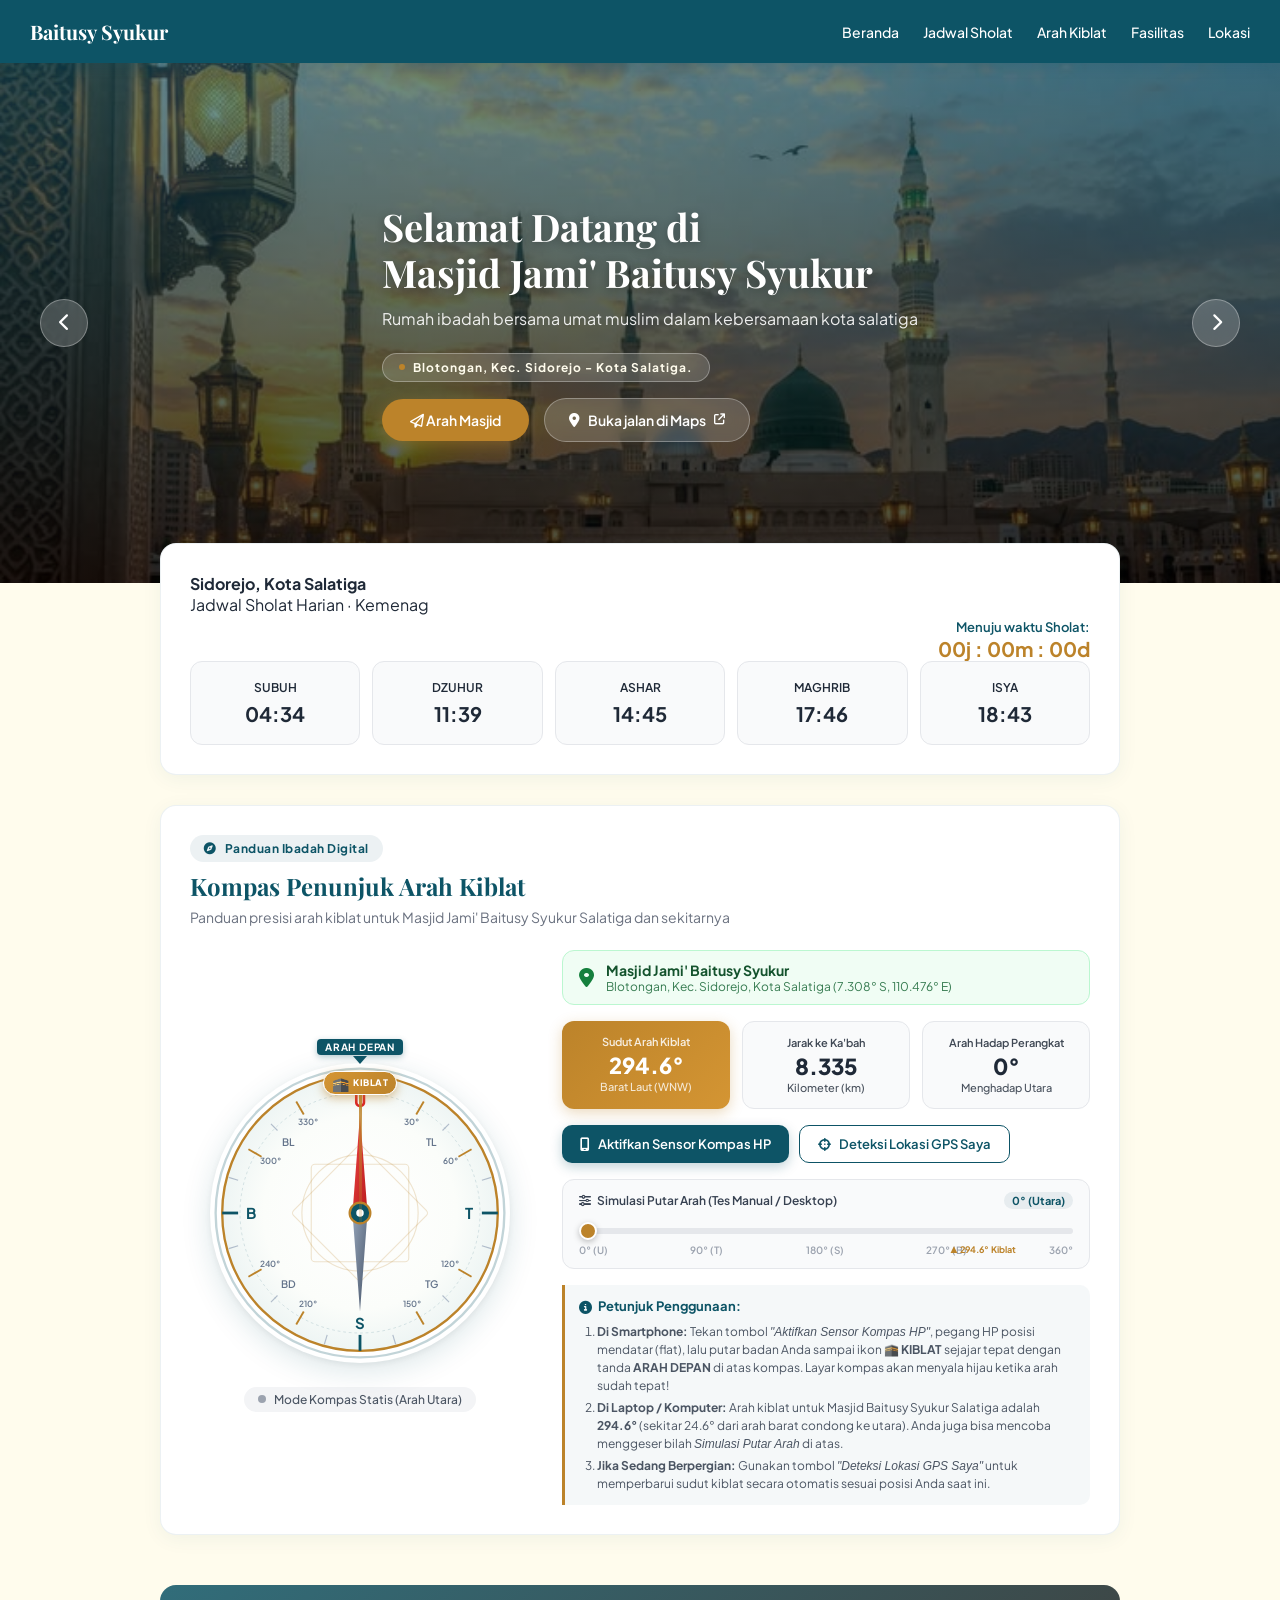
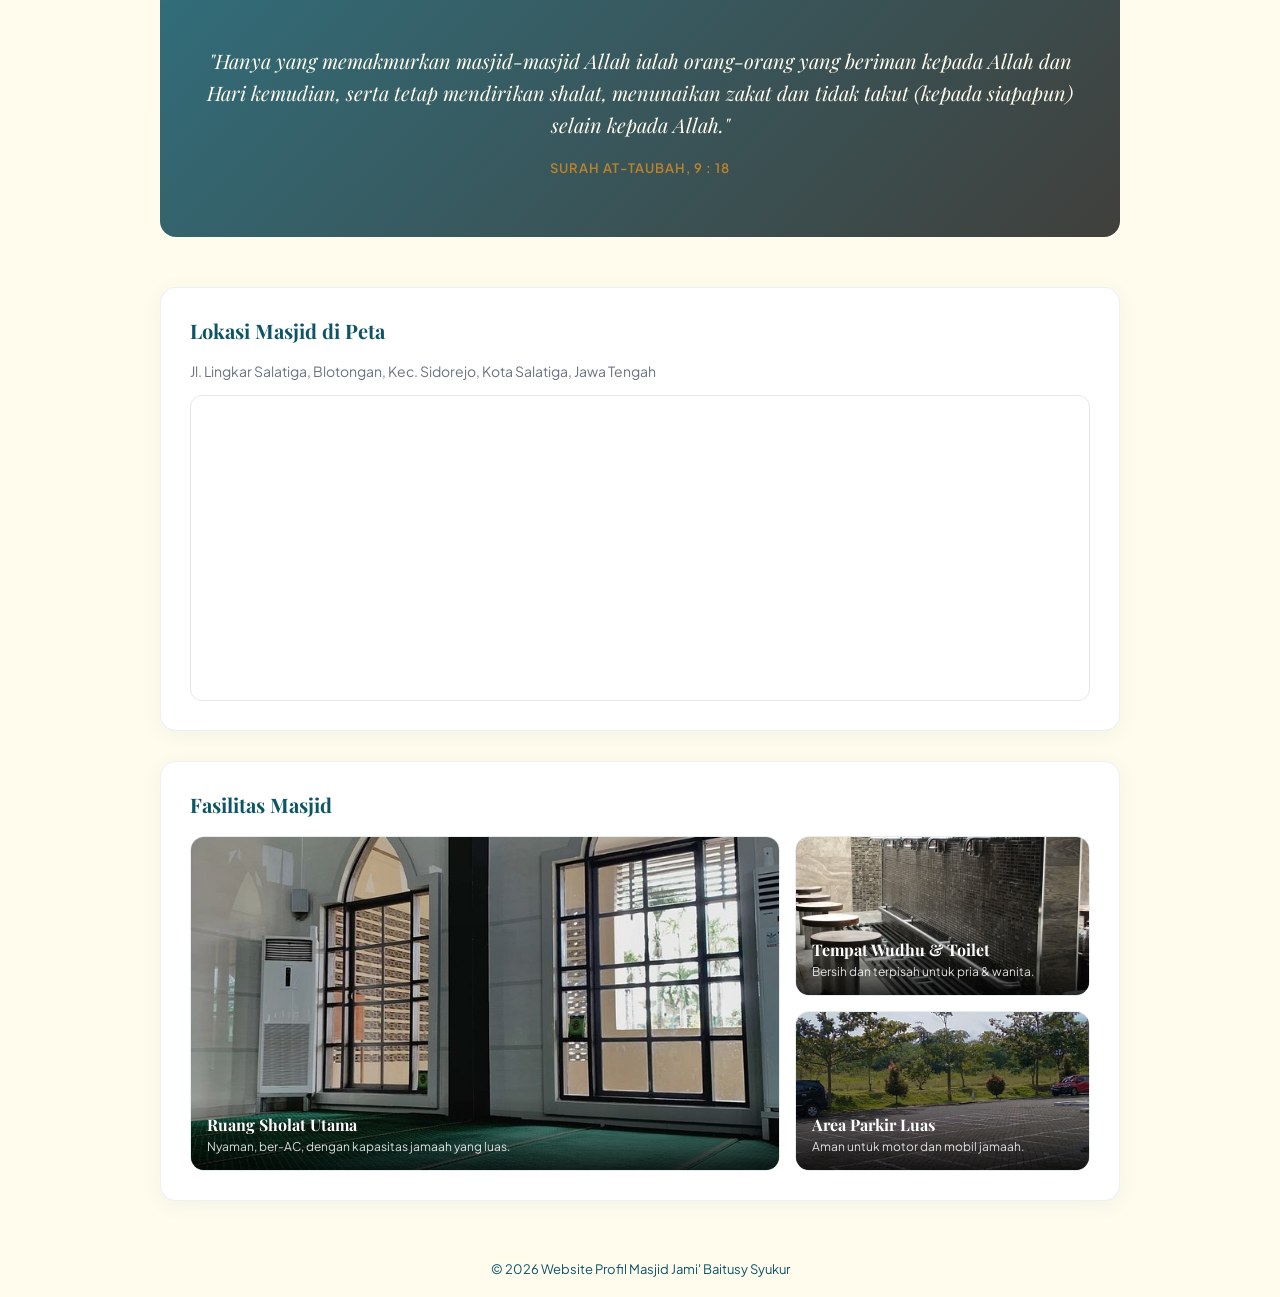
==== commit c058958b: "Merge branch 'main' of https://github.com/keyyy8-unhub/Website_Masjid_JamiBaitusySyukur" ====
--- a/index.html
+++ b/index.html
@@ -73,26 +73,32 @@
                     <h4>Sidorejo, Kota Salatiga</h4>
                     <p>Jadwal Sholat Harian · Kemenag</p>
                 </div>
+                <!-- Tambahkan pembungkus countdown ini agar JS bisa menampilkan angkanya -->
+                <div class="countdown-wrapper" style="text-align: right;">
+                    <span id="next-prayer-title" style="font-size: 13px; color: var(--primary-teal); font-weight: 600;">Menuju waktu Sholat:</span>
+                    <div id="countdown-timer" style="font-size: 20px; font-weight: 700; color: var(--accent-gold);">00j : 00m : 00d</div>
+                </div>
             </div>
 
             <div class="jadwal-row">
-                <div class="jadwal-card">
+                <!-- Tambahkan id="card-..." pada setiap elemen jadwal -->
+                <div class="jadwal-card" id="card-subuh">
                     <span>SUBUH</span>
                     <strong>04:34</strong>
                 </div>
-                <div class="jadwal-card active">
+                <div class="jadwal-card" id="card-dzuhur">
                     <span>DZUHUR</span>
                     <strong>11:39</strong>
                 </div>
-                <div class="jadwal-card">
+                <div class="jadwal-card" id="card-ashar">
                     <span>ASHAR</span>
                     <strong>14:45</strong>
                 </div>
-                <div class="jadwal-card">
+                <div class="jadwal-card" id="card-maghrib">
                     <span>MAGHRIB</span>
                     <strong>17:46</strong>
                 </div>
-                <div class="jadwal-card">
+                <div class="jadwal-card" id="card-isya">
                     <span>ISYA</span>
                     <strong>18:43</strong>
                 </div>
@@ -366,6 +372,7 @@
                     </div>
                 </div>
 
+
                 <div class="bento-item">
                     <img src="foto_fasilitas/Contoh_Wudhu.jpg" alt="Tempat Wudhu">
                     <div class="bento-overlay">
@@ -374,6 +381,7 @@
                     </div>
                 </div>
 
+
                 <div class="bento-item">
                     <img src="foto_fasilitas/Contoh_Parkiran.jpg" alt="Area Parkir">
                     <div class="bento-overlay">
@@ -386,7 +394,7 @@
     </div>
 
     <footer>
-        <p>© 2026 Website Profil Masjid Jami' Baitusy Syukur</p> <!-- Teks copyright di paling bawah halaman -->
+        <p>© 2026 Website Profil Masjid Jami' Baitusy Syukur</p>
     </footer>
 
     <script src="script.js"></script>
--- a/style.css
+++ b/style.css
@@ -1,27 +1,28 @@
-:root { /* vasiabel untuk pallate warna agar konsisten, dan cukup 1 tempat */
-    --primary-teal: #0D5466;
-    --accent-gold: #BC832A;
-    --bg-cream: #FFFCED;
+/* CSS Reset & Variable Warna */
+:root {
+    --primary-teal: #0D5466;   /* Warna Utama (Navbar, Header) */
+    --accent-gold: #BC832A;    /* Warna Aksen/Highlight */
+    --bg-cream: #FFFCED;       /* Warna Latar Belakang Website */
     --text-dark: #1F2937;
 }
 
-* { /* Mengatur jarak defalut dari browser*/
+* {
     margin: 0;
     padding: 0;
-    box-sizing: border-box; /* menghitung ukuran elemen yang sesuai */
-}
-
-body { /* mengatur elemen berwarna cream dan font untuk penggunaan pada isi konten */
+    box-sizing: border-box;
+}
+
+body {
     background-color: var(--bg-cream);
-    color: var(--text-dark); 
+    color: var(--text-dark);
     font-family: 'Plus Jakarta Sans', sans-serif;
 }
 
-h1, h2, h3, .logo { /* mengatur font untuk judul */
+h1, h2, h3, .logo {
     font-family: 'Playfair Display', serif;
 }
 
-/* Bagian Navigasi bar */
+/* Navbar */
 nav {
     background-color: var(--primary-teal);
     color: white;
@@ -35,7 +36,6 @@
     box-shadow: 0 4px 12px rgba(13, 84, 102, 0.15);
 }
 
-/* merapikan elemen pada menu navigasi bar */
 nav .logo {
     font-weight: 700;
     font-size: 20px;
@@ -60,7 +60,7 @@
 }
 
 /* Hero Slider Container */
-.hero-slider { /* wadah untuk foto di banner utama */
+.hero-slider {
     position: relative;
     height: 520px;
     display: flex;
@@ -74,7 +74,7 @@
     color: white;
 }
 
-.hero-slider::before { /* overlay gelap pada foto */
+.hero-slider::before {
     content: '';
     position: absolute;
     top: 0; left: 0; right: 0; bottom: 0;
@@ -82,7 +82,7 @@
     z-index: 1;
 }
 
-.hero-content { /* teks sapaan selamat datang */
+.hero-content {
     position: relative;
     z-index: 2;
     max-width: 700px;
@@ -101,9 +101,9 @@
     border-radius: 30px;
     font-size: 12px;
     font-weight: 700;
-    letter-spacing: 0.5px;
+    letter-spacing: 1px;
     color: var(--bg-cream);
-    margin-bottom: 20px; /* Jarak ke tombol-tombol di bawahnya */
+    margin-bottom: 16px;
 }
 
 .badge-dot {
@@ -113,7 +113,6 @@
     border-radius: 50%;
 }
 
-/* Format judul dan subteks deskripsi */
 .hero-content h1 {
     font-size: 38px;
     line-height: 1.2;
@@ -124,11 +123,10 @@
 
 .hero-content p {
     font-size: 16px;
-    margin-bottom: 12px; 
+    margin-bottom: 24px;
     opacity: 0.9;
 }
 
-/* styling tombol peta dan arah petunjuk */
 .hero-buttons {
     display: flex;
     gap: 15px;
@@ -155,7 +153,6 @@
     background: rgba(255, 255, 255, 0.3);
 }
 
-/* Styling tombol slider kanan kiri (tanda panah) */
 .slider-btn {
     position: relative;
     z-index: 2;
@@ -221,7 +218,7 @@
     background-color: #a06e22;
 }
 
-/* Container dan Sections Jadwal */
+/* Container & Sections */
 .container {
     max-width: 1000px;
     margin: -40px auto 40px auto;
@@ -245,7 +242,7 @@
     color: var(--primary-teal);
 }
 
-/* Jadwal Sholat */
+/* Jadwal Sholat Statis */
 .jadwal-row {
     display: flex;
     justify-content: space-between;
@@ -279,8 +276,6 @@
     font-size: 20px;
     font-weight: 700;
 }
-
-/* Kutipan */
 
 .quran-quote-section {
     position: relative;
@@ -322,7 +317,7 @@
     text-transform: uppercase;
 }
 
-/* tata letak Fasilitas */
+/* Bento Grid Layout Fasilitas */
 .bento-grid {
     display: grid;
     grid-template-columns: 2fr 1fr;
@@ -373,7 +368,7 @@
     opacity: 0.85;
 }
 
-/* Teks copywrite di bawah halaman */
+/* Peta */
 .map-wrapper {
     width: 100%;
     border-radius: 12px;
@@ -388,6 +383,7 @@
     font-size: 13px;
 }
 
+<<<<<<< HEAD
 /* ========================================================
    KOMPAS PENUNJUK ARAH KIBLAT STYLING
    ======================================================== */
@@ -930,6 +926,9 @@
 }
 
 @media (max-width: 768px) { /* Aturan responsif agar tampilan otomatis rapi saat dibuka di HP/layar kecil. */
+=======
+@media (max-width: 768px) {
+>>>>>>> f79c93af3390b18f1f206f5423f65d475f75a06e
     .bento-grid {
         grid-template-columns: 1fr;
         grid-template-rows: auto;
